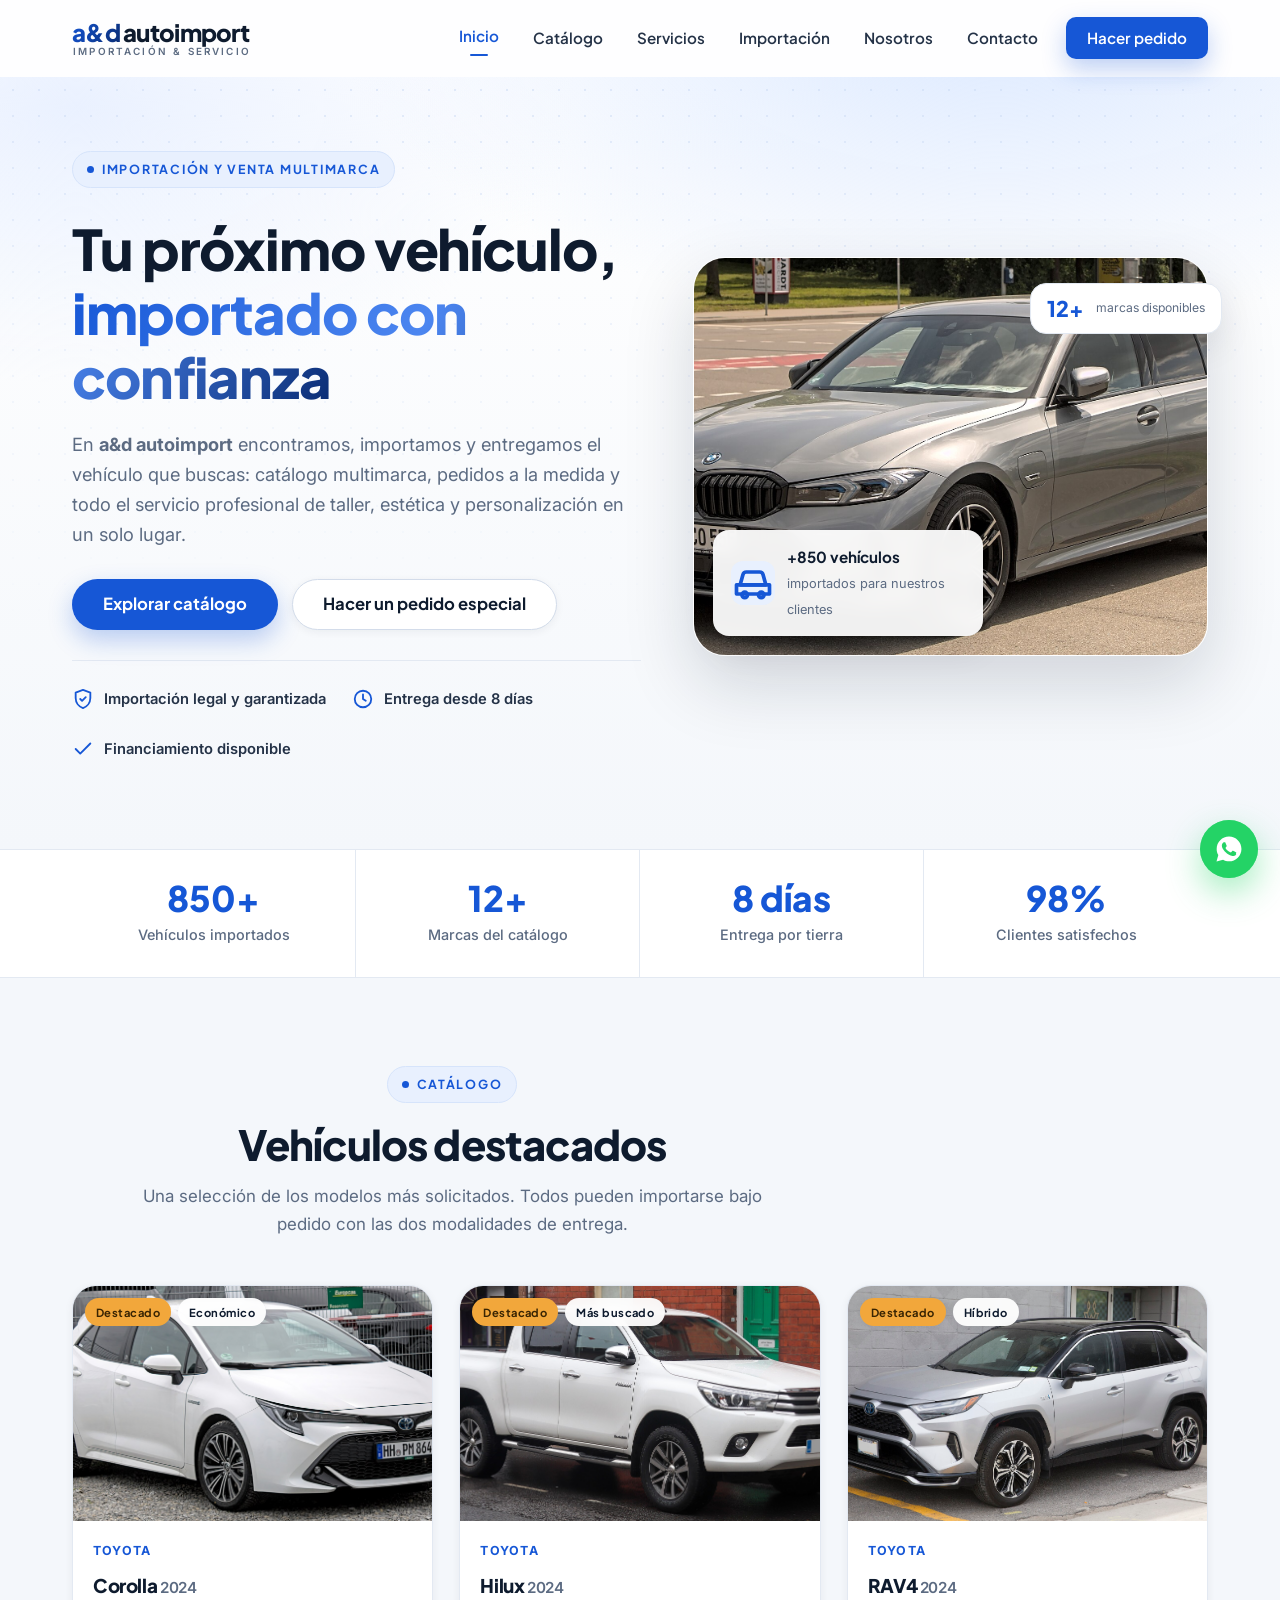
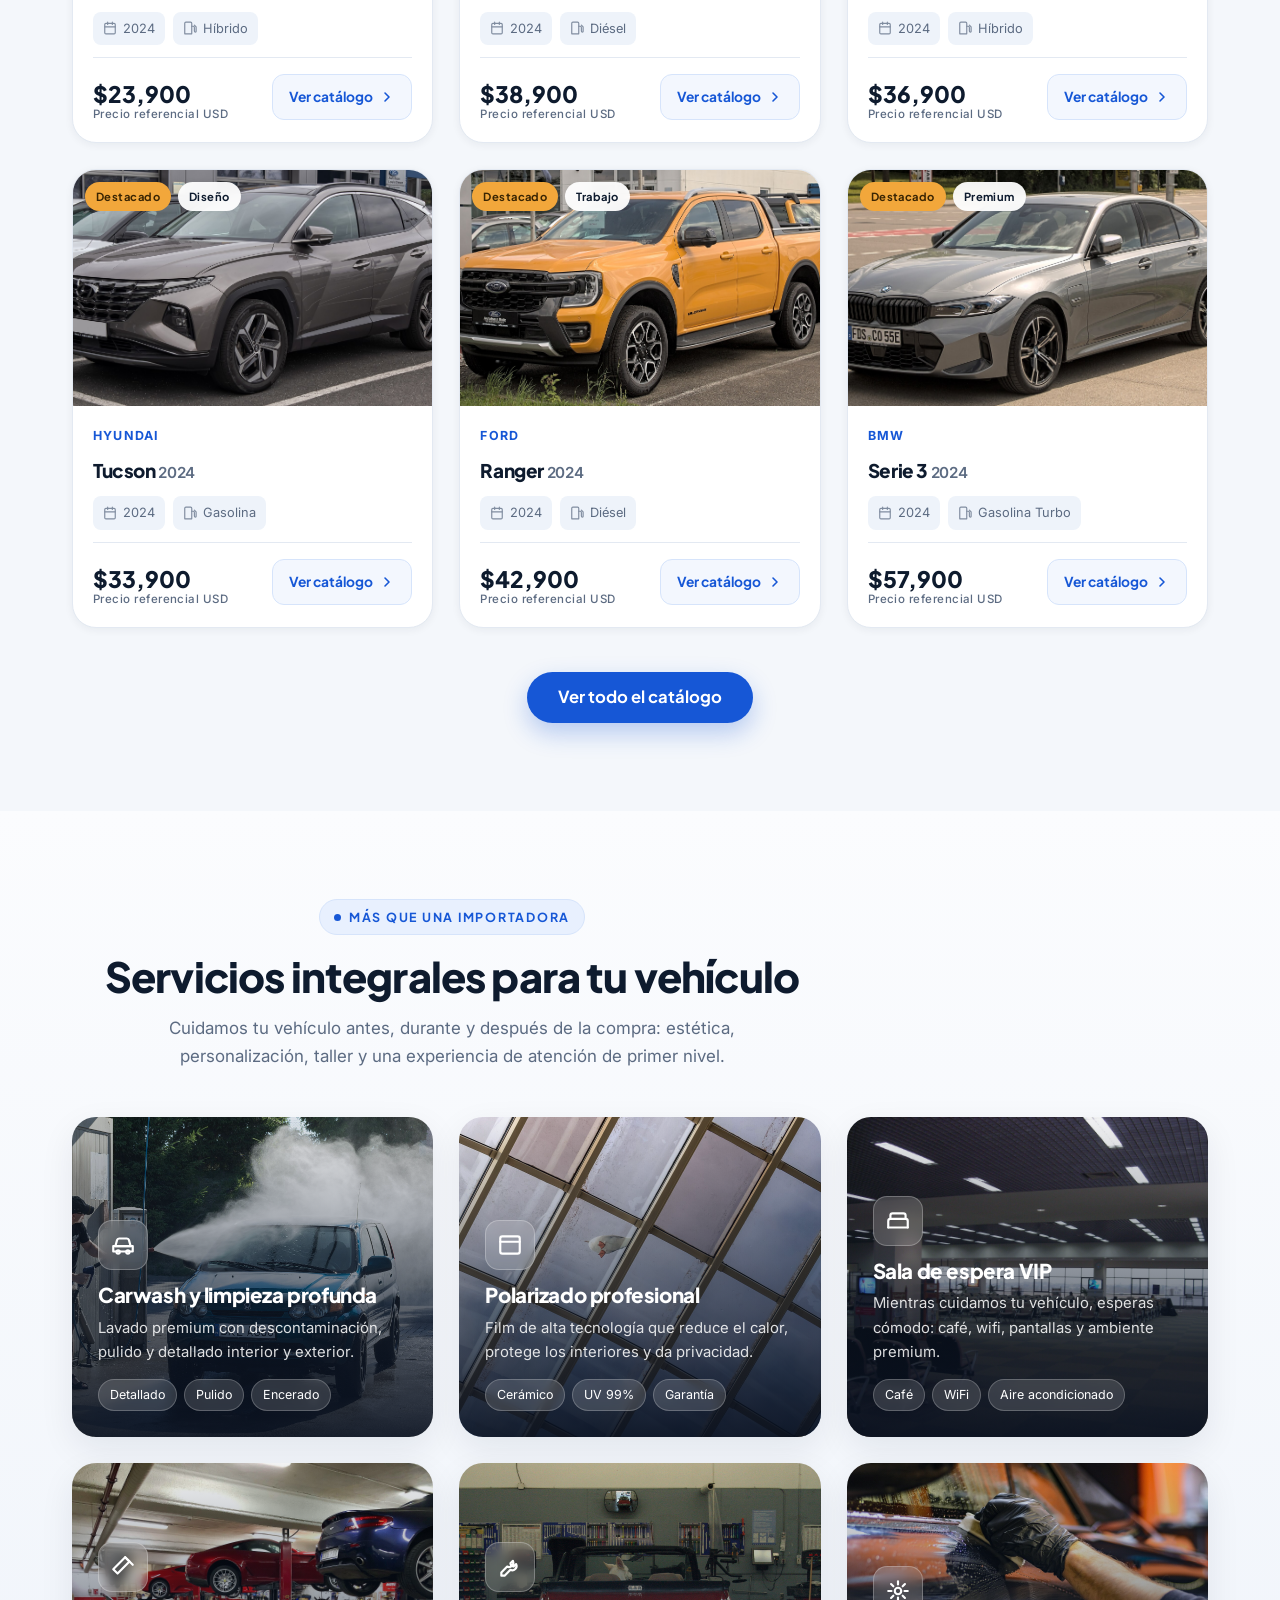
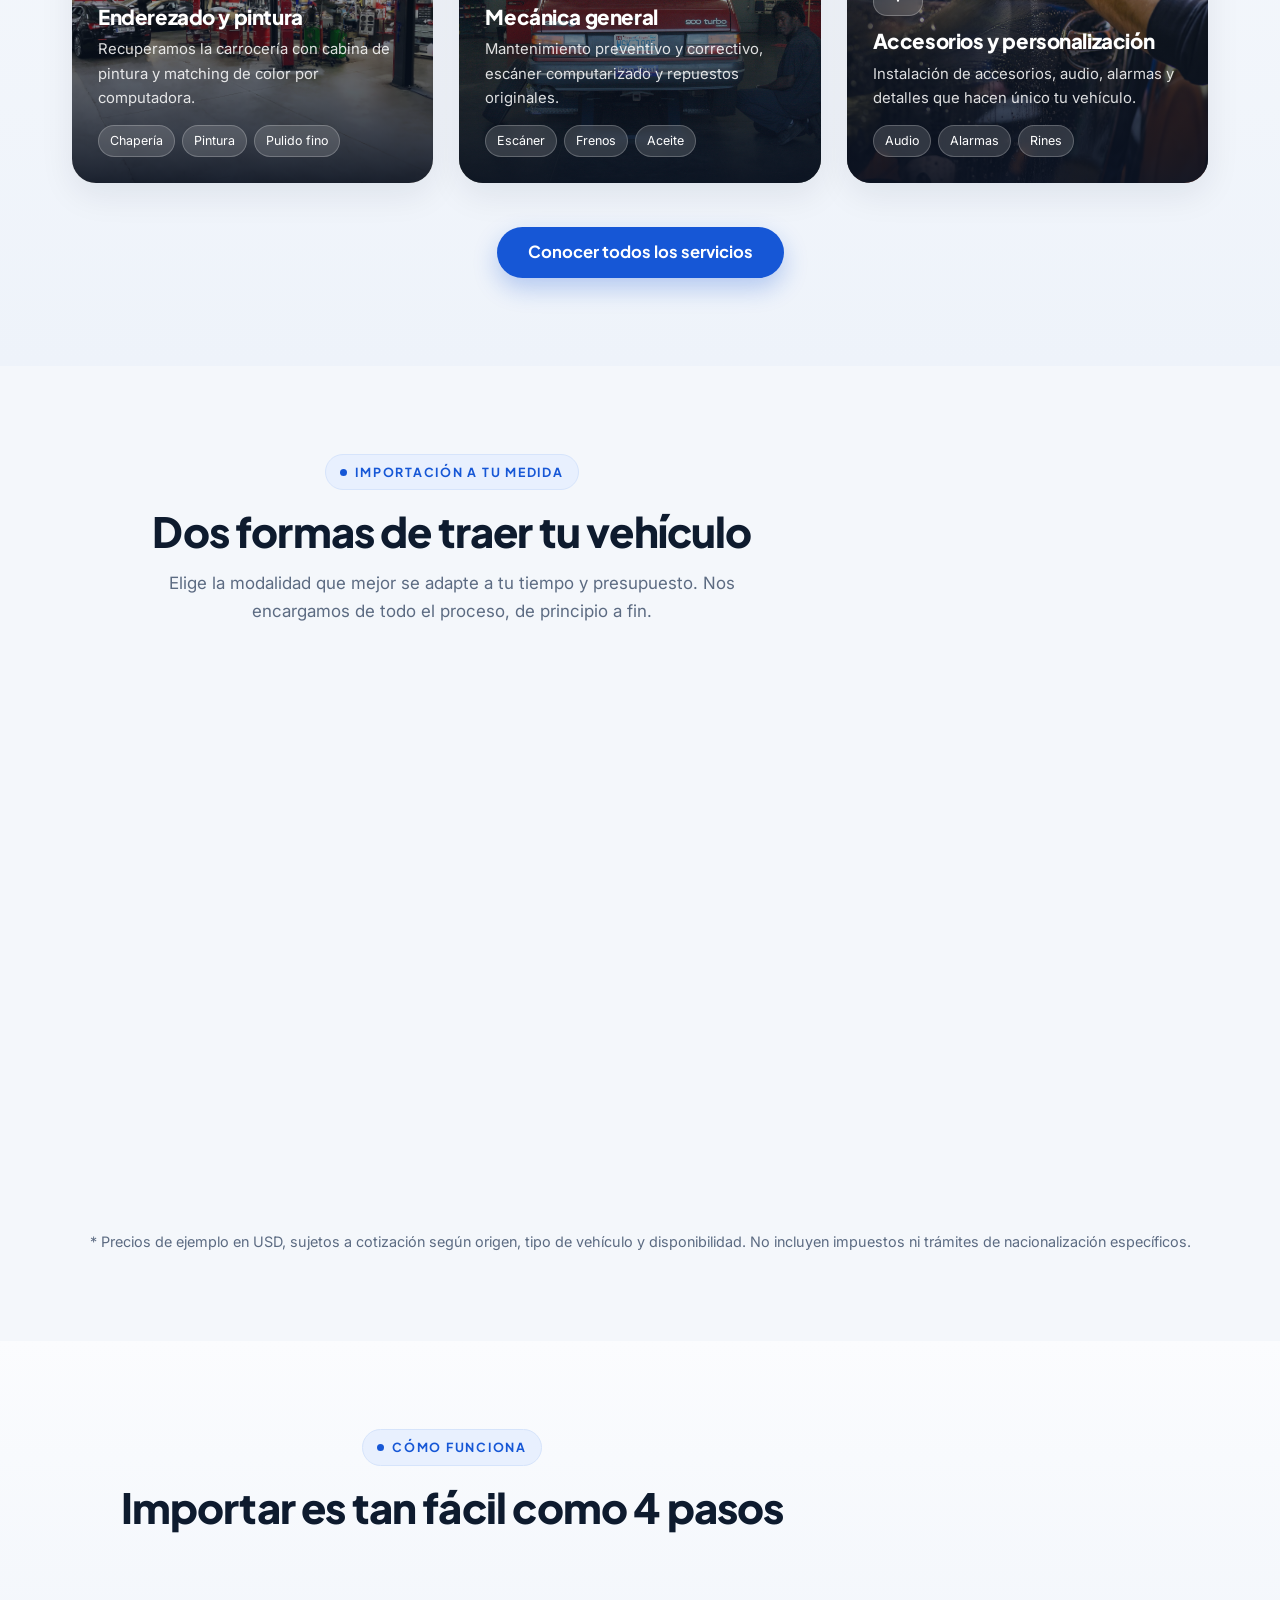
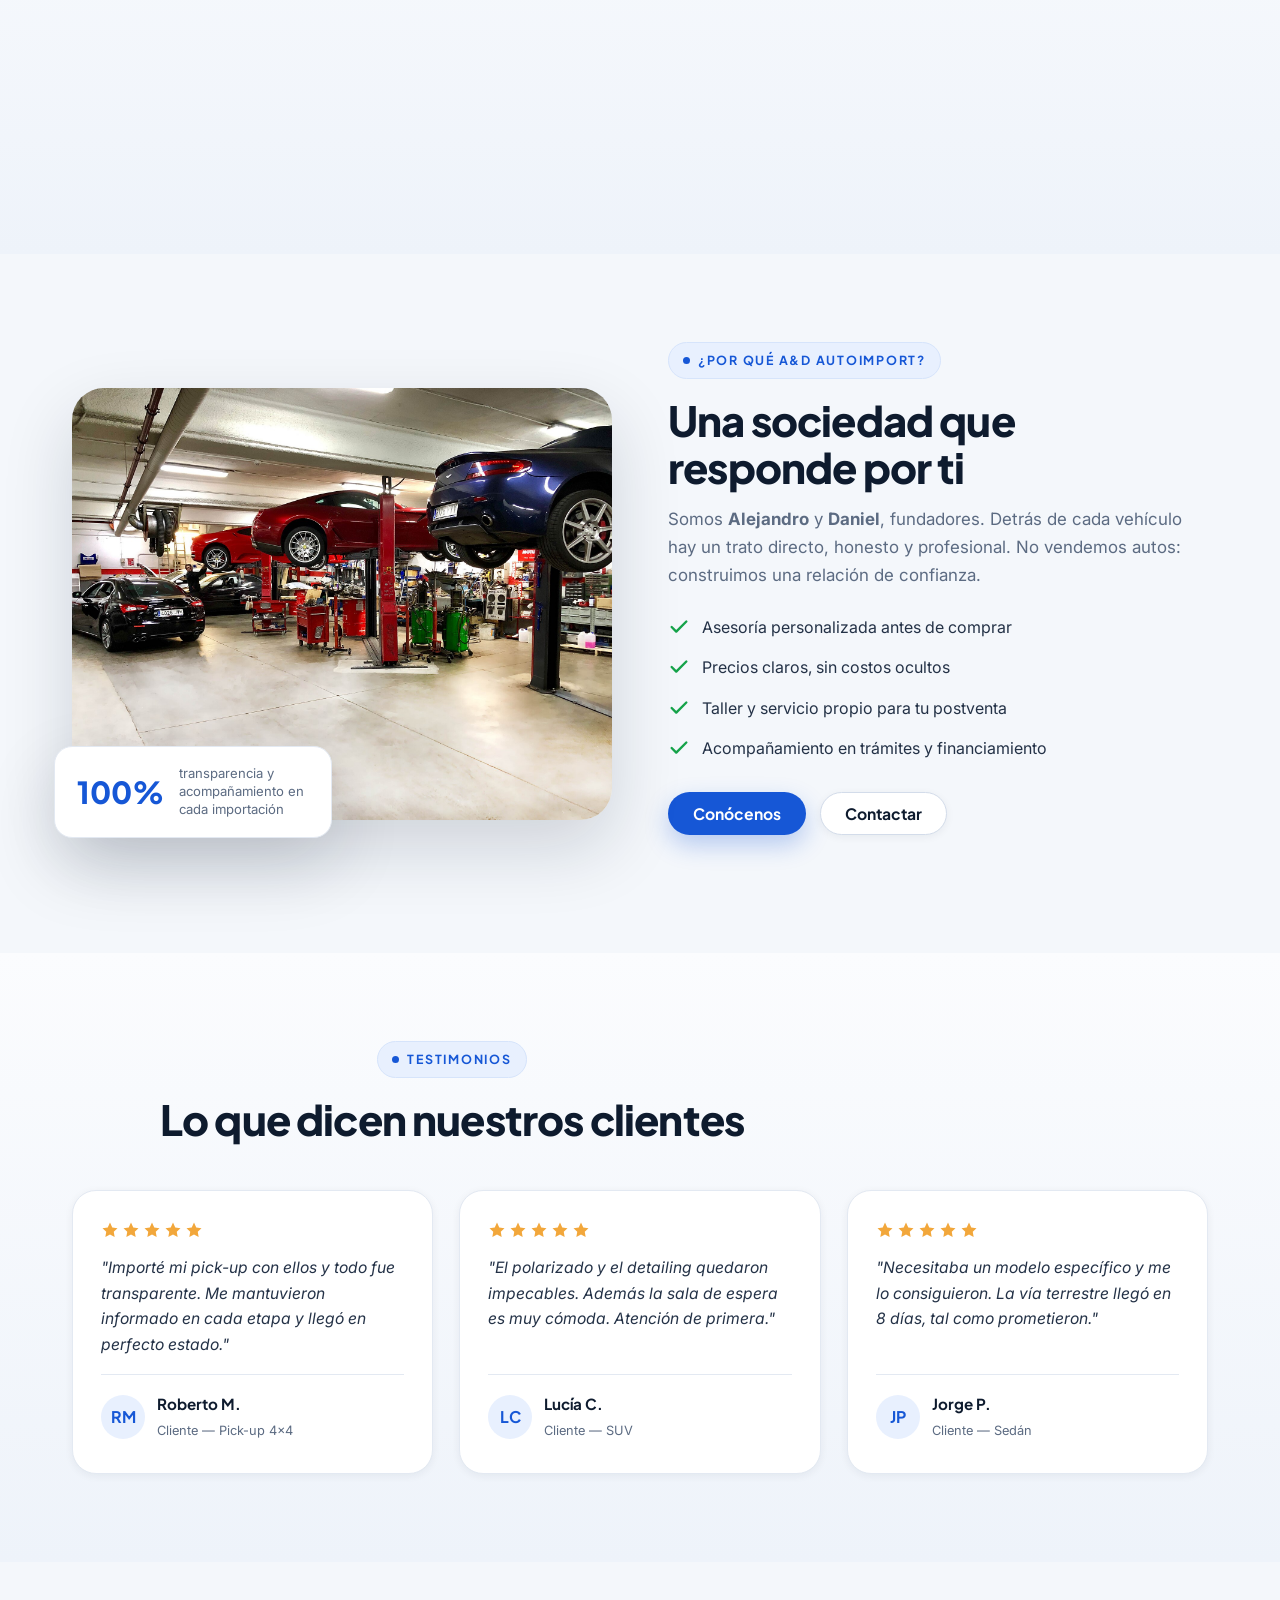
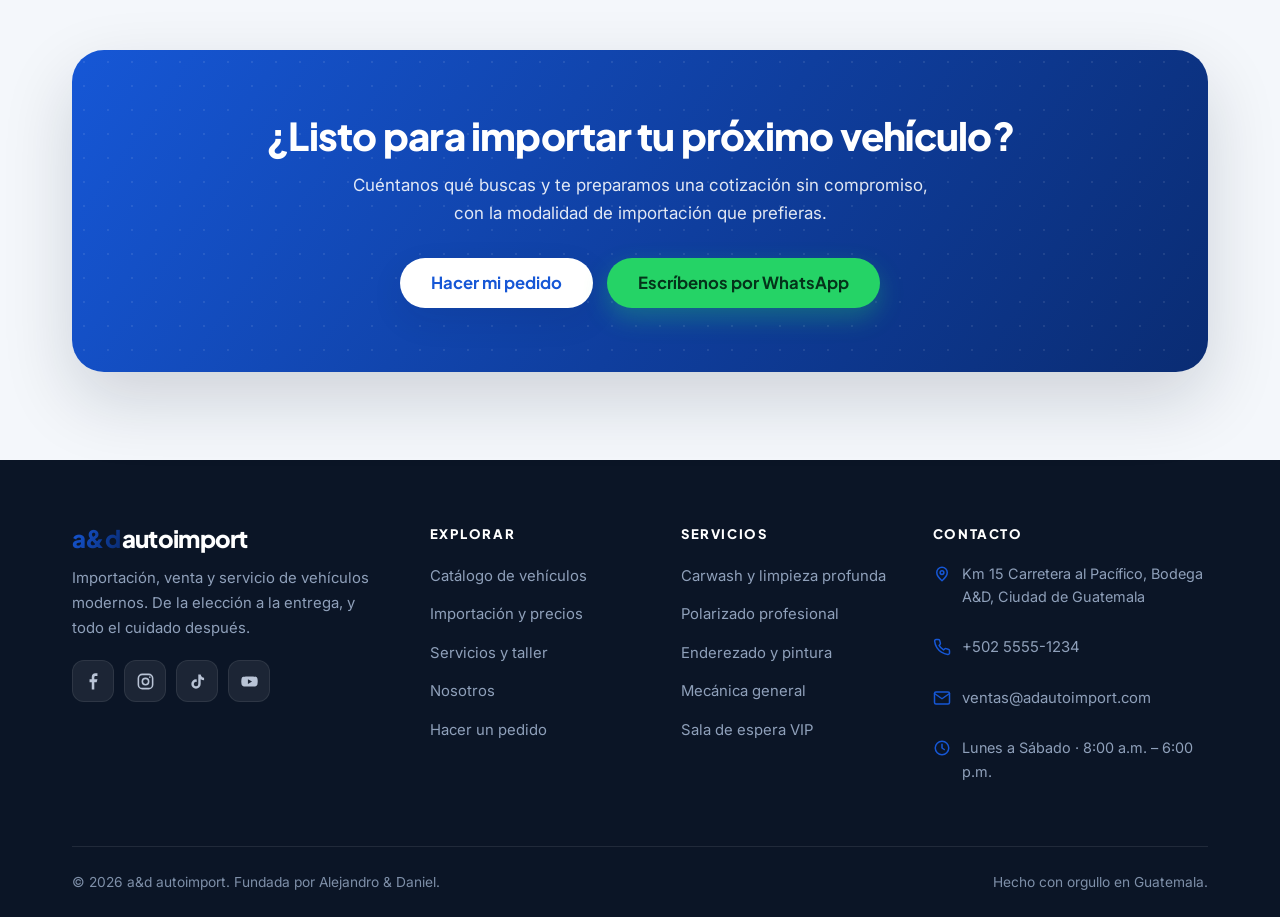
==== index.html @ 9da067e2 "Sitio web a&d autoimport: catalogo, servicios, importacion y encargo" ====
<!DOCTYPE html>
<html lang="es">
<head>
  <meta charset="UTF-8">
  <meta name="viewport" content="width=device-width, initial-scale=1">
  <title>a&d autoimport — Importación y venta de vehículos modernos</title>
  <meta name="description" content="a&d autoimport: importación y venta de vehículos modernos, catálogo multimarca, pedidos a la medida, carwash, polarizado, taller de enderezado, pintura y mecánica general.">
  <meta name="theme-color" content="#1657D6">
  <meta property="og:title" content="a&d autoimport — Importación y venta de vehículos">
  <meta property="og:description" content="Vehículos modernos de todas las marcas. Importación marítima y terrestre, servicio y taller profesional.">
  <meta property="og:image" content="assets/img/vehiculos/bmw-serie3.jpg">
  <meta property="og:type" content="website">
  <link rel="icon" href="data:image/svg+xml,%3Csvg xmlns='http://www.w3.org/2000/svg' viewBox='0 0 100 100'%3E%3Crect width='100' height='100' rx='22' fill='%231657D6'/%3E%3Ctext x='50' y='68' font-size='52' font-family='Arial' font-weight='bold' fill='white' text-anchor='middle'%3Ea%26d%3C/text%3E%3C/svg%3E">
  <link rel="preconnect" href="https://fonts.googleapis.com">
  <link rel="preconnect" href="https://fonts.gstatic.com" crossorigin>
  <link href="https://fonts.googleapis.com/css2?family=Inter:wght@400;500;600;700&family=Plus+Jakarta+Sans:wght@600;700;800&display=swap" rel="stylesheet">
  <link rel="stylesheet" href="assets/css/styles.css">
</head>
<body>

  <!-- ================= HEADER ================= -->
  <header class="site-header" id="siteHeader">
    <div class="container header-inner">
      <a class="brand" href="index.html" aria-label="a&d autoimport — inicio">
        <span><span class="brand-mark">a&amp;d</span> <span class="brand-name">autoimport</span>
        <span class="brand-tag">Importación &amp; Servicio</span></span>
      </a>
      <nav class="nav" id="nav">
        <a href="index.html" class="active">Inicio</a>
        <a href="catalogo.html">Catálogo</a>
        <a href="servicios.html">Servicios</a>
        <a href="importacion.html">Importación</a>
        <a href="nosotros.html">Nosotros</a>
        <a href="contacto.html">Contacto</a>
        <a class="btn btn-primary nav-cta" href="encargo.html">Hacer pedido</a>
      </nav>
      <button class="nav-toggle" id="navToggle" aria-label="Abrir menú" aria-expanded="false"><span></span><span></span><span></span></button>
    </div>
  </header>

  <!-- ================= HERO ================= -->
  <section class="hero">
    <div class="container hero-grid">
      <div class="hero-copy">
        <span class="eyebrow"><span class="dot"></span> Importación y venta multimarca</span>
        <h1>Tu próximo vehículo, <span class="hl">importado con confianza</span></h1>
        <p class="hero-lead">
          En <strong>a&amp;d autoimport</strong> encontramos, importamos y entregamos el vehículo que buscas:
          catálogo multimarca, pedidos a la medida y todo el servicio profesional de taller, estética y
          personalización en un solo lugar.
        </p>
        <div class="hero-actions">
          <a class="btn btn-primary btn-lg" href="catalogo.html">Explorar catálogo</a>
          <a class="btn btn-ghost btn-lg" href="encargo.html">Hacer un pedido especial</a>
        </div>
        <div class="hero-trust">
          <div class="t-item">
            <svg viewBox="0 0 24 24" fill="none" stroke="currentColor" stroke-width="2" stroke-linecap="round" stroke-linejoin="round"><path d="M12 2 4 5v6c0 5 3.4 9.4 8 11 4.6-1.6 8-6 8-11V5z"/><path d="m9 12 2 2 4-4"/></svg>
            Importación legal y garantizada
          </div>
          <div class="t-item">
            <svg viewBox="0 0 24 24" fill="none" stroke="currentColor" stroke-width="2" stroke-linecap="round" stroke-linejoin="round"><circle cx="12" cy="12" r="9"/><path d="M12 7v5l3 2"/></svg>
            Entrega desde 8 días
          </div>
          <div class="t-item">
            <svg viewBox="0 0 24 24" fill="none" stroke="currentColor" stroke-width="2" stroke-linecap="round" stroke-linejoin="round"><path d="M20 6 9 17l-5-5"/></svg>
            Financiamiento disponible
          </div>
        </div>
      </div>

      <div class="hero-media">
        <div class="hero-photo">
          <img src="assets/img/vehiculos/bmw-serie3.jpg" alt="Vehículo premium importado por a&d autoimport">
        </div>
        <div class="hero-badge">
          <div class="hb-ico">
            <svg viewBox="0 0 24 24" fill="none" stroke="currentColor" stroke-width="2" stroke-linecap="round" stroke-linejoin="round"><path d="M5 13h14l-1.5-5.5A2 2 0 0 0 15.6 6H8.4a2 2 0 0 0-1.9 1.5L5 13z"/><path d="M3 13h18v5H3z"/><circle cx="7.5" cy="18.5" r="1.5"/><circle cx="16.5" cy="18.5" r="1.5"/></svg>
          </div>
          <div><b>+850 vehículos</b><span>importados para nuestros clientes</span></div>
        </div>
        <div class="hero-float">
          <div class="num" data-count="12" data-suffix="+">12+</div>
          <div class="lbl">marcas disponibles</div>
        </div>
      </div>
    </div>
  </section>

  <!-- ================= STATS ================= -->
  <section class="stats">
    <div class="container stats-grid">
      <div class="stat"><b data-count="850" data-suffix="+">850+</b><span>Vehículos importados</span></div>
      <div class="stat"><b data-count="12" data-suffix="+">12+</b><span>Marcas del catálogo</span></div>
      <div class="stat"><b data-count="8" data-suffix=" días">8 días</b><span>Entrega por tierra</span></div>
      <div class="stat"><b data-count="98" data-suffix="%">98%</b><span>Clientes satisfechos</span></div>
    </div>
  </section>

  <!-- ================= DESTACADOS ================= -->
  <section class="section">
    <div class="container">
      <div class="head-block center">
        <span class="eyebrow"><span class="dot"></span> Catálogo</span>
        <h2 class="section-title">Vehículos destacados</h2>
        <p class="section-lead">Una selección de los modelos más solicitados. Todos pueden importarse bajo pedido con las dos modalidades de entrega.</p>
      </div>
      <div class="catalog-grid" id="featuredGrid"></div>
      <div class="center" style="margin-top:44px">
        <a class="btn btn-primary btn-lg" href="catalogo.html">Ver todo el catálogo</a>
      </div>
    </div>
  </section>

  <!-- ================= SERVICIOS ================= -->
  <section class="section section--soft">
    <div class="container">
      <div class="head-block center">
        <span class="eyebrow"><span class="dot"></span> Más que una importadora</span>
        <h2 class="section-title">Servicios integrales para tu vehículo</h2>
        <p class="section-lead">Cuidamos tu vehículo antes, durante y después de la compra: estética, personalización, taller y una experiencia de atención de primer nivel.</p>
      </div>
      <div class="service-grid">
        <article class="service-card reveal">
          <img src="assets/img/servicios/carwash.jpg" alt="Limpieza profunda de vehículos">
          <div class="service-inner">
            <div class="service-ico"><svg viewBox="0 0 24 24" fill="none" stroke="currentColor" stroke-width="2" stroke-linecap="round" stroke-linejoin="round"><path d="M5 13h14l-1.5-5.5A2 2 0 0 0 15.6 6H8.4a2 2 0 0 0-1.9 1.5L5 13z"/><path d="M3 13h18v5H3z"/><circle cx="7.5" cy="18.5" r="1.5"/><circle cx="16.5" cy="18.5" r="1.5"/></svg></div>
            <h3>Carwash y limpieza profunda</h3>
            <p>Lavado premium con descontaminación, pulido y detallado interior y exterior.</p>
            <div class="service-list"><span>Detallado</span><span>Pulido</span><span>Encerado</span></div>
          </div>
        </article>
        <article class="service-card reveal d1">
          <img src="assets/img/servicios/polarizado.jpg" alt="Polarizado profesional">
          <div class="service-inner">
            <div class="service-ico"><svg viewBox="0 0 24 24" fill="none" stroke="currentColor" stroke-width="2" stroke-linecap="round" stroke-linejoin="round"><rect x="3" y="4" width="18" height="16" rx="2"/><path d="M3 9h18"/></svg></div>
            <h3>Polarizado profesional</h3>
            <p>Film de alta tecnología que reduce el calor, protege los interiores y da privacidad.</p>
            <div class="service-list"><span>Cerámico</span><span>UV 99%</span><span>Garantía</span></div>
          </div>
        </article>
        <article class="service-card reveal d2">
          <img src="assets/img/servicios/sala-vip.jpg" alt="Sala de espera VIP">
          <div class="service-inner">
            <div class="service-ico"><svg viewBox="0 0 24 24" fill="none" stroke="currentColor" stroke-width="2" stroke-linecap="round" stroke-linejoin="round"><path d="M3 18v-6a2 2 0 0 1 2-2h14a2 2 0 0 1 2 2v6"/><path d="M5 10V7a2 2 0 0 1 2-2h10a2 2 0 0 1 2 2v3"/><path d="M3 18h18"/></svg></div>
            <h3>Sala de espera VIP</h3>
            <p>Mientras cuidamos tu vehículo, esperas cómodo: café, wifi, pantallas y ambiente premium.</p>
            <div class="service-list"><span>Café</span><span>WiFi</span><span>Aire acondicionado</span></div>
          </div>
        </article>
        <article class="service-card reveal">
          <img src="assets/img/servicios/enderezado-pintura.jpg" alt="Taller de enderezado y pintura">
          <div class="service-inner">
            <div class="service-ico"><svg viewBox="0 0 24 24" fill="none" stroke="currentColor" stroke-width="2" stroke-linecap="round" stroke-linejoin="round"><path d="M14 3 3 14l4 4L18 7z"/><path d="m14 3 7 7"/></svg></div>
            <h3>Enderezado y pintura</h3>
            <p>Recuperamos la carrocería con cabina de pintura y matching de color por computadora.</p>
            <div class="service-list"><span>Chapería</span><span>Pintura</span><span>Pulido fino</span></div>
          </div>
        </article>
        <article class="service-card reveal d1">
          <img src="assets/img/servicios/mecanica.jpg" alt="Mecánica general">
          <div class="service-inner">
            <div class="service-ico"><svg viewBox="0 0 24 24" fill="none" stroke="currentColor" stroke-width="2" stroke-linecap="round" stroke-linejoin="round"><path d="M14.7 6.3a4 4 0 0 1-5.3 5.3L4 17v3h3l5.4-5.4a4 4 0 0 0 5.3-5.3l-2.3 2.3-2.4-.6-.6-2.4z"/></svg></div>
            <h3>Mecánica general</h3>
            <p>Mantenimiento preventivo y correctivo, escáner computarizado y repuestos originales.</p>
            <div class="service-list"><span>Escáner</span><span>Frenos</span><span>Aceite</span></div>
          </div>
        </article>
        <article class="service-card reveal d2">
          <img src="assets/img/servicios/detailing.jpg" alt="Detallado y accesorios">
          <div class="service-inner">
            <div class="service-ico"><svg viewBox="0 0 24 24" fill="none" stroke="currentColor" stroke-width="2" stroke-linecap="round" stroke-linejoin="round"><path d="M12 3v3M12 18v3M3 12h3M18 12h3M5.6 5.6l2.1 2.1M16.3 16.3l2.1 2.1M18.4 5.6l-2.1 2.1M7.7 16.3l-2.1 2.1"/><circle cx="12" cy="12" r="3"/></svg></div>
            <h3>Accesorios y personalización</h3>
            <p>Instalación de accesorios, audio, alarmas y detalles que hacen único tu vehículo.</p>
            <div class="service-list"><span>Audio</span><span>Alarmas</span><span>Rines</span></div>
          </div>
        </article>
      </div>
      <div class="center" style="margin-top:44px">
        <a class="btn btn-primary btn-lg" href="servicios.html">Conocer todos los servicios</a>
      </div>
    </div>
  </section>

  <!-- ================= IMPORTACIÓN ================= -->
  <section class="section">
    <div class="container">
      <div class="head-block center">
        <span class="eyebrow"><span class="dot"></span> Importación a tu medida</span>
        <h2 class="section-title">Dos formas de traer tu vehículo</h2>
        <p class="section-lead">Elige la modalidad que mejor se adapte a tu tiempo y presupuesto. Nos encargamos de todo el proceso, de principio a fin.</p>
      </div>
      <div class="import-grid">
        <article class="import-card reveal">
          <div class="import-ico"><svg viewBox="0 0 24 24" fill="none" stroke="currentColor" stroke-width="2" stroke-linecap="round" stroke-linejoin="round"><path d="M3 17h18l-2-5-4-2H7l-4 2z"/><path d="M5 17v2h2v-2M17 17v2h2v-2"/><path d="M8 10V7h8v3"/></svg></div>
          <h3>Vía marítima</h3>
          <p class="import-time">Entrega estimada: 3 meses</p>
          <div class="import-price"><span class="cur">USD</span><b id="priceBarco">$1,200</b></div>
          <p class="import-price-note">La opción más económica para importar tu vehículo desde el extranjero.</p>
          <ul class="import-features">
            <li><svg viewBox="0 0 24 24" fill="none" stroke="currentColor" stroke-width="2.6" stroke-linecap="round" stroke-linejoin="round"><path d="M20 6 9 17l-5-5"/></svg> Ideal para vehículos desde cualquier puerto</li>
            <li><svg viewBox="0 0 24 24" fill="none" stroke="currentColor" stroke-width="2.6" stroke-linecap="round" stroke-linejoin="round"><path d="M20 6 9 17l-5-5"/></svg> Excelente costo por unidad</li>
            <li><svg viewBox="0 0 24 24" fill="none" stroke="currentColor" stroke-width="2.6" stroke-linecap="round" stroke-linejoin="round"><path d="M20 6 9 17l-5-5"/></svg> Seguimiento de la ruta en todo momento</li>
            <li><svg viewBox="0 0 24 24" fill="none" stroke="currentColor" stroke-width="2.6" stroke-linecap="round" stroke-linejoin="round"><path d="M20 6 9 17l-5-5"/></svg> Documentación y nacionalización incluidas</li>
          </ul>
          <a class="btn btn-ghost btn-block" href="encargo.html?metodo=barco">Solicitar por vía marítima</a>
        </article>

        <article class="import-card featured reveal d1">
          <div class="import-ico"><svg viewBox="0 0 24 24" fill="none" stroke="currentColor" stroke-width="2" stroke-linecap="round" stroke-linejoin="round"><path d="M1 3h15v13H1z"/><path d="M16 8h4l3 3v5h-7z"/><circle cx="5.5" cy="18.5" r="2"/><circle cx="18.5" cy="18.5" r="2"/></svg></div>
          <h3>Vía terrestre</h3>
          <p class="import-time">Entrega estimada: 8 días</p>
          <div class="import-price"><span class="cur">USD</span><b id="priceTierra">$2,300</b></div>
          <p class="import-price-note">La entrega más rápida. Recibe tu vehículo en cuestión de días.</p>
          <ul class="import-features">
            <li><svg viewBox="0 0 24 24" fill="none" stroke="currentColor" stroke-width="2.6" stroke-linecap="round" stroke-linejoin="round"><path d="M20 6 9 17l-5-5"/></svg> Entrega en 8 días aproximados</li>
            <li><svg viewBox="0 0 24 24" fill="none" stroke="currentColor" stroke-width="2.6" stroke-linecap="round" stroke-linejoin="round"><path d="M20 6 9 17l-5-5"/></svg> Transporte cerrado y asegurado</li>
            <li><svg viewBox="0 0 24 24" fill="none" stroke="currentColor" stroke-width="2.6" stroke-linecap="round" stroke-linejoin="round"><path d="M20 6 9 17l-5-5"/></svg> Inspección al recibir en bodega</li>
            <li><svg viewBox="0 0 24 24" fill="none" stroke="currentColor" stroke-width="2.6" stroke-linecap="round" stroke-linejoin="round"><path d="M20 6 9 17l-5-5"/></svg> Trámites gestionados por nosotros</li>
          </ul>
          <a class="btn btn-primary btn-block" href="encargo.html?metodo=tierra">Solicitar por vía terrestre</a>
        </article>
      </div>
      <p class="center" style="margin-top:24px;color:var(--muted);font-size:.9rem">
        * Precios de ejemplo en USD, sujetos a cotización según origen, tipo de vehículo y disponibilidad. No incluyen impuestos ni trámites de nacionalización específicos.
      </p>
    </div>
  </section>

  <!-- ================= PROCESO ================= -->
  <section class="section section--soft">
    <div class="container">
      <div class="head-block center">
        <span class="eyebrow"><span class="dot"></span> Cómo funciona</span>
        <h2 class="section-title">Importar es tan fácil como 4 pasos</h2>
      </div>
      <div class="steps">
        <div class="step reveal"><h3>Elige tu vehículo</h3><p>Explora el catálogo o cuéntanos qué buscas. Te asesoramos sin compromiso.</p></div>
        <div class="step reveal d1"><h3>Solicita tu cotización</h3><p>Preparamos el precio final con la modalidad de importación que prefieras.</p></div>
        <div class="step reveal d2"><h3>Confirmamos el pedido</h3><p>Con tu anticipo, iniciamos la búsqueda, compra y transporte del vehículo.</p></div>
        <div class="step reveal d3"><h3>Recibe tu vehículo</h3><p>Te entregamos todo listo, con placas, trámites y los servicios que necesites.</p></div>
      </div>
    </div>
  </section>

  <!-- ================= POR QUÉ ELEGIRNOS ================= -->
  <section class="section">
    <div class="container split">
      <div class="split-media float reveal">
        <img src="assets/img/servicios/enderezado-pintura.jpg" alt="Taller profesional de a&d autoimport">
        <div class="split-badge">
          <div class="sb-num">100%</div>
          <span>transparencia y acompañamiento en cada importación</span>
        </div>
      </div>
      <div class="reveal d1">
        <span class="eyebrow"><span class="dot"></span> ¿Por qué a&amp;d autoimport?</span>
        <h2 class="section-title">Una sociedad que responde por ti</h2>
        <p class="section-lead" style="margin-bottom:0">Somos <strong>Alejandro</strong> y <strong>Daniel</strong>, fundadores. Detrás de cada vehículo hay un trato directo, honesto y profesional. No vendemos autos: construimos una relación de confianza.</p>
        <ul class="check-list">
          <li><svg viewBox="0 0 24 24" fill="none" stroke="currentColor" stroke-width="2.6" stroke-linecap="round" stroke-linejoin="round"><path d="M20 6 9 17l-5-5"/></svg> Asesoría personalizada antes de comprar</li>
          <li><svg viewBox="0 0 24 24" fill="none" stroke="currentColor" stroke-width="2.6" stroke-linecap="round" stroke-linejoin="round"><path d="M20 6 9 17l-5-5"/></svg> Precios claros, sin costos ocultos</li>
          <li><svg viewBox="0 0 24 24" fill="none" stroke="currentColor" stroke-width="2.6" stroke-linecap="round" stroke-linejoin="round"><path d="M20 6 9 17l-5-5"/></svg> Taller y servicio propio para tu postventa</li>
          <li><svg viewBox="0 0 24 24" fill="none" stroke="currentColor" stroke-width="2.6" stroke-linecap="round" stroke-linejoin="round"><path d="M20 6 9 17l-5-5"/></svg> Acompañamiento en trámites y financiamiento</li>
        </ul>
        <div class="hero-actions">
          <a class="btn btn-primary" href="nosotros.html">Conócenos</a>
          <a class="btn btn-ghost" href="contacto.html">Contactar</a>
        </div>
      </div>
    </div>
  </section>

  <!-- ================= TESTIMONIOS ================= -->
  <section class="section section--soft">
    <div class="container">
      <div class="head-block center">
        <span class="eyebrow"><span class="dot"></span> Testimonios</span>
        <h2 class="section-title">Lo que dicen nuestros clientes</h2>
      </div>
      <div class="testi-grid">
        <article class="testi reveal">
          <div class="stars"><svg viewBox="0 0 24 24" fill="currentColor"><path d="m12 2 3 6.6 7 .9-5 4.8 1.2 7L12 18l-6.2 3.3L7 14.3 2 9.5l7-.9z"/></svg><svg viewBox="0 0 24 24" fill="currentColor"><path d="m12 2 3 6.6 7 .9-5 4.8 1.2 7L12 18l-6.2 3.3L7 14.3 2 9.5l7-.9z"/></svg><svg viewBox="0 0 24 24" fill="currentColor"><path d="m12 2 3 6.6 7 .9-5 4.8 1.2 7L12 18l-6.2 3.3L7 14.3 2 9.5l7-.9z"/></svg><svg viewBox="0 0 24 24" fill="currentColor"><path d="m12 2 3 6.6 7 .9-5 4.8 1.2 7L12 18l-6.2 3.3L7 14.3 2 9.5l7-.9z"/></svg><svg viewBox="0 0 24 24" fill="currentColor"><path d="m12 2 3 6.6 7 .9-5 4.8 1.2 7L12 18l-6.2 3.3L7 14.3 2 9.5l7-.9z"/></svg></div>
          <p>"Importé mi pick-up con ellos y todo fue transparente. Me mantuvieron informado en cada etapa y llegó en perfecto estado."</p>
          <div class="testi-author"><div class="ta-av">RM</div><div><b>Roberto M.</b><span>Cliente — Pick-up 4x4</span></div></div>
        </article>
        <article class="testi reveal d1">
          <div class="stars"><svg viewBox="0 0 24 24" fill="currentColor"><path d="m12 2 3 6.6 7 .9-5 4.8 1.2 7L12 18l-6.2 3.3L7 14.3 2 9.5l7-.9z"/></svg><svg viewBox="0 0 24 24" fill="currentColor"><path d="m12 2 3 6.6 7 .9-5 4.8 1.2 7L12 18l-6.2 3.3L7 14.3 2 9.5l7-.9z"/></svg><svg viewBox="0 0 24 24" fill="currentColor"><path d="m12 2 3 6.6 7 .9-5 4.8 1.2 7L12 18l-6.2 3.3L7 14.3 2 9.5l7-.9z"/></svg><svg viewBox="0 0 24 24" fill="currentColor"><path d="m12 2 3 6.6 7 .9-5 4.8 1.2 7L12 18l-6.2 3.3L7 14.3 2 9.5l7-.9z"/></svg><svg viewBox="0 0 24 24" fill="currentColor"><path d="m12 2 3 6.6 7 .9-5 4.8 1.2 7L12 18l-6.2 3.3L7 14.3 2 9.5l7-.9z"/></svg></div>
          <p>"El polarizado y el detailing quedaron impecables. Además la sala de espera es muy cómoda. Atención de primera."</p>
          <div class="testi-author"><div class="ta-av">LC</div><div><b>Lucía C.</b><span>Cliente — SUV</span></div></div>
        </article>
        <article class="testi reveal d2">
          <div class="stars"><svg viewBox="0 0 24 24" fill="currentColor"><path d="m12 2 3 6.6 7 .9-5 4.8 1.2 7L12 18l-6.2 3.3L7 14.3 2 9.5l7-.9z"/></svg><svg viewBox="0 0 24 24" fill="currentColor"><path d="m12 2 3 6.6 7 .9-5 4.8 1.2 7L12 18l-6.2 3.3L7 14.3 2 9.5l7-.9z"/></svg><svg viewBox="0 0 24 24" fill="currentColor"><path d="m12 2 3 6.6 7 .9-5 4.8 1.2 7L12 18l-6.2 3.3L7 14.3 2 9.5l7-.9z"/></svg><svg viewBox="0 0 24 24" fill="currentColor"><path d="m12 2 3 6.6 7 .9-5 4.8 1.2 7L12 18l-6.2 3.3L7 14.3 2 9.5l7-.9z"/></svg><svg viewBox="0 0 24 24" fill="currentColor"><path d="m12 2 3 6.6 7 .9-5 4.8 1.2 7L12 18l-6.2 3.3L7 14.3 2 9.5l7-.9z"/></svg></div>
          <p>"Necesitaba un modelo específico y me lo consiguieron. La vía terrestre llegó en 8 días, tal como prometieron."</p>
          <div class="testi-author"><div class="ta-av">JP</div><div><b>Jorge P.</b><span>Cliente — Sedán</span></div></div>
        </article>
      </div>
    </div>
  </section>

  <!-- ================= CTA ================= -->
  <section class="section">
    <div class="container">
      <div class="cta-band reveal">
        <h2>¿Listo para importar tu próximo vehículo?</h2>
        <p>Cuéntanos qué buscas y te preparamos una cotización sin compromiso, con la modalidad de importación que prefieras.</p>
        <div class="cta-actions">
          <a class="btn btn-white btn-lg" href="encargo.html">Hacer mi pedido</a>
          <a class="btn btn-wa btn-lg" data-wa="Hola, quiero información sobre importación de vehículos.">Escríbenos por WhatsApp</a>
        </div>
      </div>
    </div>
  </section>

  <!-- ================= FOOTER ================= -->
  <footer class="site-footer">
    <div class="container">
      <div class="footer-grid">
        <div class="footer-brand">
          <a class="brand" href="index.html"><span class="brand-mark">a&amp;d</span> <span class="brand-name">autoimport</span></a>
          <p>Importación, venta y servicio de vehículos modernos. De la elección a la entrega, y todo el cuidado después.</p>
          <div class="footer-social">
            <a data-ad-href="facebook" target="_blank" rel="noopener" aria-label="Facebook"><svg viewBox="0 0 24 24" fill="currentColor"><path d="M13 22v-9h3l1-4h-4V7c0-1.1.3-1.8 1.9-1.8H17V1.6C16.7 1.6 15.6 1.5 14.3 1.5 11.6 1.5 9.8 3.1 9.8 6.3V9H7v4h2.8v9z"/></svg></a>
            <a data-ad-href="instagram" target="_blank" rel="noopener" aria-label="Instagram"><svg viewBox="0 0 24 24" fill="none" stroke="currentColor" stroke-width="2"><rect x="3" y="3" width="18" height="18" rx="5"/><circle cx="12" cy="12" r="4"/><circle cx="17.5" cy="6.5" r="1" fill="currentColor" stroke="none"/></svg></a>
            <a data-ad-href="tiktok" target="_blank" rel="noopener" aria-label="TikTok"><svg viewBox="0 0 24 24" fill="currentColor"><path d="M16 3c.4 2.3 1.9 4 4.3 4.3v3c-1.6 0-3-.5-4.3-1.3v6.2a5.9 5.9 0 1 1-5.9-5.9c.3 0 .6 0 .9.1v3.1a2.8 2.8 0 1 0 2 2.7V3z"/></svg></a>
            <a data-ad-href="youtube" target="_blank" rel="noopener" aria-label="YouTube"><svg viewBox="0 0 24 24" fill="currentColor"><path d="M22 8.2a3 3 0 0 0-2.1-2.1C18.2 5.6 12 5.6 12 5.6s-6.2 0-7.9.5A3 3 0 0 0 2 8.2 31 31 0 0 0 1.6 12 31 31 0 0 0 2 15.8a3 3 0 0 0 2.1 2.1c1.7.5 7.9.5 7.9.5s6.2 0 7.9-.5a3 3 0 0 0 2.1-2.1c.3-1.9.4-3.8.4-3.8s0-1.9-.4-3.8zM10 15V9l5.2 3z"/></svg></a>
          </div>
        </div>
        <div class="footer-col">
          <h4>Explorar</h4>
          <ul>
            <li><a href="catalogo.html">Catálogo de vehículos</a></li>
            <li><a href="importacion.html">Importación y precios</a></li>
            <li><a href="servicios.html">Servicios y taller</a></li>
            <li><a href="nosotros.html">Nosotros</a></li>
            <li><a href="encargo.html">Hacer un pedido</a></li>
          </ul>
        </div>
        <div class="footer-col">
          <h4>Servicios</h4>
          <ul>
            <li><a href="servicios.html#carwash">Carwash y limpieza profunda</a></li>
            <li><a href="servicios.html#polarizado">Polarizado profesional</a></li>
            <li><a href="servicios.html#enderezado">Enderezado y pintura</a></li>
            <li><a href="servicios.html#mecanica">Mecánica general</a></li>
            <li><a href="servicios.html#sala-vip">Sala de espera VIP</a></li>
          </ul>
        </div>
        <div class="footer-col">
          <h4>Contacto</h4>
          <ul class="footer-contact">
            <li><svg viewBox="0 0 24 24" fill="none" stroke="currentColor" stroke-width="2" stroke-linecap="round" stroke-linejoin="round"><path d="M12 21s-7-6-7-11a7 7 0 0 1 14 0c0 5-7 11-7 11z"/><circle cx="12" cy="10" r="2.5"/></svg><span data-ad="direccion"></span></li>
            <li><svg viewBox="0 0 24 24" fill="none" stroke="currentColor" stroke-width="2" stroke-linecap="round" stroke-linejoin="round"><path d="M22 16.9v3a2 2 0 0 1-2.2 2 19.8 19.8 0 0 1-8.6-3 19.5 19.5 0 0 1-6-6 19.8 19.8 0 0 1-3-8.7A2 2 0 0 1 4.1 2h3a2 2 0 0 1 2 1.7c.1 1 .4 1.9.7 2.8a2 2 0 0 1-.5 2.1L8.1 9.9a16 16 0 0 0 6 6l1.3-1.2a2 2 0 0 1 2.1-.5c.9.3 1.8.6 2.8.7a2 2 0 0 1 1.7 2z"/></svg><a data-ad-href="tel"><span data-ad="telefono"></span></a></li>
            <li><svg viewBox="0 0 24 24" fill="none" stroke="currentColor" stroke-width="2" stroke-linecap="round" stroke-linejoin="round"><rect x="2" y="4" width="20" height="16" rx="2"/><path d="m22 6-10 7L2 6"/></svg><a data-ad-href="email"><span data-ad="email"></span></a></li>
            <li><svg viewBox="0 0 24 24" fill="none" stroke="currentColor" stroke-width="2" stroke-linecap="round" stroke-linejoin="round"><circle cx="12" cy="12" r="9"/><path d="M12 7v5l3 2"/></svg><span data-ad="horario"></span></li>
          </ul>
        </div>
      </div>
      <div class="footer-bottom">
        <p>© <span data-year></span> <span data-ad="nombre"></span>. Fundada por Alejandro &amp; Daniel.</p>
        <p>Hecho con orgullo en <span data-ad="pais"></span>.</p>
      </div>
    </div>
  </footer>

  <script src="assets/js/config.js"></script>
  <script src="assets/js/data.js"></script>
  <script src="assets/js/main.js"></script>
  <script src="assets/js/home.js"></script>
</body>
</html>
---- assets/css/styles.css ----
/* =========================================================
   a&d autoimport — Hoja de estilos principal
   Paleta clara, corporativa y moderna
   ========================================================= */

/* ---------- Variables ---------- */
:root{
  --bg:#F4F7FB;
  --bg-alt:#FFFFFF;
  --bg-soft:#EEF3FA;
  --ink:#0E1B2E;
  --ink-2:#243247;
  --muted:#5C6B82;
  --line:#E3E9F2;
  --line-2:#D3DCEA;

  --primary:#1657D6;
  --primary-d:#0F3E9E;
  --primary-xd:#0A2C73;
  --primary-l:#E8F0FE;
  --primary-l2:#F3F7FE;

  --accent:#F2A73B;
  --accent-d:#C97F0B;
  --accent-l:#FEF5E7;

  --green:#15A34A;
  --green-l:#E7F7ED;
  --red:#DC2626;

  --radius-sm:10px;
  --radius:16px;
  --radius-lg:24px;
  --radius-xl:32px;

  --shadow-sm:0 2px 8px rgba(14,27,46,.06);
  --shadow:0 12px 34px rgba(14,27,46,.08);
  --shadow-lg:0 28px 70px rgba(14,27,46,.16);

  --container:1180px;
  --header-h:76px;

  --font-head:'Plus Jakarta Sans',system-ui,-apple-system,'Segoe UI',Roboto,sans-serif;
  --font-body:'Inter',system-ui,-apple-system,'Segoe UI',Roboto,sans-serif;

  --ease:cubic-bezier(.22,.61,.36,1);
}

/* ---------- Reset ---------- */
*,*::before,*::after{box-sizing:border-box}
html{scroll-behavior:smooth;-webkit-text-size-adjust:100%}
body{
  margin:0;
  font-family:var(--font-body);
  font-size:16px;
  line-height:1.65;
  color:var(--ink-2);
  background:var(--bg);
  overflow-x:hidden;
}
img{max-width:100%;display:block;height:auto}
a{color:inherit;text-decoration:none}
button{font:inherit;color:inherit;cursor:pointer}
ul{margin:0;padding:0;list-style:none}
h1,h2,h3,h4{font-family:var(--font-head);color:var(--ink);line-height:1.15;margin:0;font-weight:800;letter-spacing:-.02em}
p{margin:0}
:focus-visible{outline:3px solid var(--primary);outline-offset:2px;border-radius:4px}

/* ---------- Layout helpers ---------- */
.container{width:100%;max-width:var(--container);margin:0 auto;padding:0 22px}
.section{padding:88px 0}
.section--tight{padding:64px 0}
.section--soft{background:linear-gradient(180deg,#FBFCFE 0%,#EEF3FA 100%)}
.center{text-align:center}
.grid{display:grid;gap:24px}
.hidden{display:none !important}

/* ---------- Section headings ---------- */
.eyebrow{
  display:inline-flex;align-items:center;gap:8px;
  font-family:var(--font-head);font-weight:700;font-size:.78rem;letter-spacing:.14em;
  text-transform:uppercase;color:var(--primary);
  background:var(--primary-l);border:1px solid #D6E4FB;
  padding:7px 14px;border-radius:999px;margin-bottom:18px;
}
.eyebrow .dot{width:7px;height:7px;border-radius:50%;background:var(--primary)}
.section-title{font-size:clamp(1.7rem,3.4vw,2.6rem);margin-bottom:14px}
.section-lead{color:var(--muted);font-size:1.06rem;max-width:660px}
.center .section-lead{margin-left:auto;margin-right:auto}
.head-block{max-width:760px;margin-bottom:46px}
.center .head-block{margin-left:auto;margin-right:auto}

/* ---------- Buttons ---------- */
.btn{
  display:inline-flex;align-items:center;justify-content:center;gap:9px;
  font-family:var(--font-head);font-weight:700;font-size:.98rem;
  padding:13px 24px;border-radius:999px;border:1.5px solid transparent;
  transition:transform .18s var(--ease),box-shadow .18s var(--ease),background .18s,color .18s,border-color .18s;
  white-space:nowrap;cursor:pointer;line-height:1;
}
.btn:hover{transform:translateY(-2px)}
.btn-primary{background:var(--primary);color:#fff;box-shadow:0 10px 24px rgba(22,87,214,.28)}
.btn-primary:hover{background:var(--primary-d);box-shadow:0 16px 34px rgba(22,87,214,.34)}
.btn-accent{background:var(--accent);color:#3A2503;box-shadow:0 10px 24px rgba(242,167,59,.32)}
.btn-accent:hover{background:var(--accent-d);color:#fff}
.btn-ghost{background:#fff;color:var(--ink);border-color:var(--line-2);box-shadow:var(--shadow-sm)}
.btn-ghost:hover{border-color:var(--primary);color:var(--primary)}
.btn-white{background:#fff;color:var(--primary);box-shadow:var(--shadow)}
.btn-white:hover{background:var(--primary-l)}
.btn-lg{padding:16px 30px;font-size:1.04rem}
.btn-wa{background:#25D366;color:#04331A;box-shadow:0 10px 24px rgba(37,211,102,.3)}
.btn-wa:hover{background:#1eb257;color:#fff}
.btn-block{width:100%}
.btn svg{width:19px;height:19px;flex:none}

/* ---------- Header ---------- */
.site-header{
  position:sticky;top:0;z-index:200;
  background:rgba(255,255,255,.86);
  backdrop-filter:blur(14px);-webkit-backdrop-filter:blur(14px);
  border-bottom:1px solid transparent;
  transition:border-color .3s,box-shadow .3s,background .3s;
}
.site-header.scrolled{border-color:var(--line);box-shadow:0 8px 30px rgba(14,27,46,.06);background:rgba(255,255,255,.95)}
.header-inner{display:flex;align-items:center;justify-content:space-between;gap:20px;height:var(--header-h)}
.brand{display:flex;align-items:baseline;gap:2px;font-family:var(--font-head);font-weight:800;letter-spacing:-.03em;font-size:1.5rem;line-height:1}
.brand-mark{
  background:linear-gradient(120deg,var(--primary) 0%,var(--primary-xd) 100%);
  -webkit-background-clip:text;background-clip:text;color:transparent;
}
.brand-name{color:var(--ink)}
.brand .brand-tag{
  display:block;font-family:var(--font-body);font-weight:600;font-size:.62rem;letter-spacing:.22em;
  text-transform:uppercase;color:var(--muted);margin-top:3px;margin-left:1px;
}
.nav{display:flex;align-items:center;gap:6px}
.nav a{
  font-family:var(--font-head);font-weight:600;font-size:.95rem;color:var(--ink-2);
  padding:9px 14px;border-radius:10px;transition:background .18s,color .18s;
}
.nav a:hover{background:var(--primary-l);color:var(--primary)}
.nav a.active{color:var(--primary)}
.nav a.active::after{content:"";display:block;height:2px;width:18px;margin:5px auto -3px;border-radius:2px;background:var(--primary)}
.nav-cta{margin-left:8px;color:#fff !important;padding:12px 20px !important}
.nav-cta:hover{background:var(--primary-d) !important;color:#fff !important}
.nav-cta::after{display:none !important}

.nav-toggle{
  display:none;width:46px;height:46px;border:1px solid var(--line-2);background:#fff;border-radius:12px;
  align-items:center;justify-content:center;flex-direction:column;gap:5px;box-shadow:var(--shadow-sm);
}
.nav-toggle span{display:block;width:20px;height:2px;background:var(--ink);border-radius:2px;transition:.3s var(--ease)}
.site-header.nav-open .nav-toggle span:nth-child(1){transform:translateY(7px) rotate(45deg)}
.site-header.nav-open .nav-toggle span:nth-child(2){opacity:0}
.site-header.nav-open .nav-toggle span:nth-child(3){transform:translateY(-7px) rotate(-45deg)}

/* ---------- Hero ---------- */
.hero{position:relative;padding:74px 0 88px;overflow:hidden}
.hero::before{
  content:"";position:absolute;inset:0;z-index:-2;
  background:
    radial-gradient(1100px 520px at 78% -8%,#DCE9FF 0%,transparent 60%),
    radial-gradient(900px 500px at 6% 4%,#EAF1FF 0%,transparent 55%),
    linear-gradient(180deg,#FFFFFF 0%,#F4F7FB 100%);
}
.hero::after{
  content:"";position:absolute;inset:0;z-index:-1;opacity:.5;
  background-image:radial-gradient(#C9D8F2 1px,transparent 1px);
  background-size:26px 26px;
  mask-image:linear-gradient(180deg,#000 0%,transparent 72%);
  -webkit-mask-image:linear-gradient(180deg,#000 0%,transparent 72%);
}
.hero-grid{display:grid;grid-template-columns:1.05fr .95fr;gap:52px;align-items:center}
.hero h1{font-size:clamp(2.1rem,4.6vw,3.5rem);margin:10px 0 20px}
.hero h1 .hl{
  background:linear-gradient(120deg,var(--primary) 0%,#4C86F0 55%,var(--primary-xd) 100%);
  -webkit-background-clip:text;background-clip:text;color:transparent;
}
.hero-lead{font-size:1.14rem;color:var(--muted);max-width:560px;margin-bottom:30px}
.hero-actions{display:flex;flex-wrap:wrap;gap:14px;margin-bottom:30px}
.hero-trust{display:flex;flex-wrap:wrap;gap:26px;padding-top:26px;border-top:1px solid var(--line)}
.hero-trust .t-item{display:flex;align-items:center;gap:10px;font-size:.92rem;color:var(--ink-2);font-weight:600}
.hero-trust .t-item svg{width:22px;height:22px;color:var(--primary);flex:none}

.hero-media{position:relative}
.hero-photo{
  position:relative;border-radius:var(--radius-xl);overflow:hidden;box-shadow:var(--shadow-lg);
  aspect-ratio:4/3.1;border:1px solid #fff;
}
.hero-photo img{width:100%;height:100%;object-fit:cover}
.hero-badge{
  position:absolute;left:20px;bottom:20px;right:auto;
  background:rgba(255,255,255,.94);backdrop-filter:blur(8px);
  border-radius:16px;padding:14px 18px;display:flex;align-items:center;gap:12px;
  box-shadow:var(--shadow);max-width:270px;
}
.hero-badge .hb-ico{width:44px;height:44px;border-radius:12px;background:var(--primary-l);display:grid;place-items:center;color:var(--primary);flex:none}
.hero-badge b{display:block;font-family:var(--font-head);color:var(--ink);font-size:.95rem}
.hero-badge span{font-size:.8rem;color:var(--muted)}
.hero-float{
  position:absolute;right:-14px;top:26px;background:#fff;border-radius:16px;padding:14px 16px;
  box-shadow:var(--shadow);display:flex;align-items:center;gap:12px;border:1px solid var(--line);
}
.hero-float .num{font-family:var(--font-head);font-weight:800;font-size:1.35rem;color:var(--primary);line-height:1}
.hero-float .lbl{font-size:.76rem;color:var(--muted);max-width:110px}

/* ---------- Stats strip ---------- */
.stats{background:#fff;border-top:1px solid var(--line);border-bottom:1px solid var(--line)}
.stats-grid{display:grid;grid-template-columns:repeat(4,1fr);gap:0}
.stat{padding:30px 24px;text-align:center;border-right:1px solid var(--line)}
.stat:last-child{border-right:none}
.stat b{display:block;font-family:var(--font-head);font-size:clamp(1.6rem,3vw,2.2rem);color:var(--primary);line-height:1;font-weight:800}
.stat span{display:block;margin-top:8px;color:var(--muted);font-size:.9rem;font-weight:500}

/* ---------- Cards genéricas ---------- */
.card{
  background:var(--bg-alt);border:1px solid var(--line);border-radius:var(--radius-lg);
  box-shadow:var(--shadow-sm);transition:transform .25s var(--ease),box-shadow .25s var(--ease),border-color .25s;
}
.card:hover{transform:translateY(-6px);box-shadow:var(--shadow-lg);border-color:#D6E2F5}

/* Feature cards */
.feature-grid{display:grid;grid-template-columns:repeat(3,1fr);gap:24px}
.feature{padding:32px 28px}
.feature .f-ico{
  width:56px;height:56px;border-radius:16px;display:grid;place-items:center;margin-bottom:20px;
  background:linear-gradient(140deg,var(--primary-l),#fff);color:var(--primary);border:1px solid #DCE8FB;
}
.feature .f-ico svg{width:28px;height:28px}
.feature h3{font-size:1.2rem;margin-bottom:9px}
.feature p{color:var(--muted);font-size:.96rem}

/* ---------- Catalog ---------- */
.catalog-toolbar{
  background:#fff;border:1px solid var(--line);border-radius:var(--radius-lg);padding:20px;
  box-shadow:var(--shadow-sm);margin-bottom:34px;
}
.toolbar-row{display:flex;gap:14px;flex-wrap:wrap;align-items:center;justify-content:space-between}
.search-wrap{position:relative;flex:1 1 300px;min-width:240px}
.search-wrap svg{position:absolute;left:15px;top:50%;transform:translateY(-50%);width:19px;height:19px;color:var(--muted)}
.search-wrap input{
  width:100%;padding:13px 16px 13px 44px;border:1.5px solid var(--line-2);border-radius:12px;
  font-size:.98rem;background:#FBFCFE;transition:border-color .2s,box-shadow .2s;
}
.search-wrap input:focus{outline:none;border-color:var(--primary);box-shadow:0 0 0 4px var(--primary-l);background:#fff}
.sort-select{
  padding:13px 40px 13px 16px;border:1.5px solid var(--line-2);border-radius:12px;background:#FBFCFE;
  font-size:.95rem;font-family:var(--font-body);color:var(--ink-2);cursor:pointer;appearance:none;
  background-image:url("data:image/svg+xml,%3Csvg xmlns='http://www.w3.org/2000/svg' width='16' height='16' viewBox='0 0 24 24' fill='none' stroke='%235C6B82' stroke-width='2.4' stroke-linecap='round'%3E%3Cpath d='M6 9l6 6 6-6'/%3E%3C/svg%3E");
  background-repeat:no-repeat;background-position:right 14px center;
}
.sort-select:focus{outline:none;border-color:var(--primary)}
.filters{display:flex;gap:10px;flex-wrap:wrap;margin-top:16px;padding-top:16px;border-top:1px dashed var(--line)}
.chip{
  padding:9px 16px;border-radius:999px;border:1.5px solid var(--line-2);background:#fff;
  font-family:var(--font-head);font-weight:600;font-size:.86rem;color:var(--ink-2);transition:.18s;cursor:pointer;
}
.chip:hover{border-color:var(--primary);color:var(--primary)}
.chip.active{background:var(--primary);border-color:var(--primary);color:#fff;box-shadow:0 8px 18px rgba(22,87,214,.24)}
.filter-label{font-size:.78rem;font-weight:700;letter-spacing:.1em;text-transform:uppercase;color:var(--muted);width:100%;margin-bottom:2px}

.results-bar{display:flex;justify-content:space-between;align-items:center;margin-bottom:20px;flex-wrap:wrap;gap:10px}
.results-count{color:var(--muted);font-size:.92rem}
.results-count b{color:var(--ink)}

.catalog-grid{display:grid;grid-template-columns:repeat(3,1fr);gap:26px}

/* Vehicle card */
.v-card{
  background:#fff;border:1px solid var(--line);border-radius:var(--radius-lg);overflow:hidden;
  display:flex;flex-direction:column;box-shadow:var(--shadow-sm);
  transition:transform .28s var(--ease),box-shadow .28s var(--ease),border-color .28s;
}
.v-card:hover{transform:translateY(-8px);box-shadow:var(--shadow-lg);border-color:#D6E2F5}
.v-media{position:relative;aspect-ratio:16/10.5;overflow:hidden;background:var(--bg-soft)}
.v-media img{width:100%;height:100%;object-fit:cover;transition:transform .5s var(--ease)}
.v-card:hover .v-media img{transform:scale(1.06)}
.v-tags{position:absolute;top:12px;left:12px;display:flex;gap:7px;flex-wrap:wrap;max-width:90%}
.tag{
  font-family:var(--font-head);font-weight:700;font-size:.7rem;letter-spacing:.04em;
  padding:5px 11px;border-radius:999px;background:rgba(255,255,255,.94);color:var(--ink);box-shadow:var(--shadow-sm);
  backdrop-filter:blur(6px);
}
.tag--accent{background:var(--accent);color:#3A2503}
.tag--primary{background:var(--primary);color:#fff}
.tag--green{background:var(--green-l);color:#0B7A33}
.v-fav{position:absolute;top:12px;right:12px;width:38px;height:38px;border-radius:50%;background:rgba(255,255,255,.92);display:grid;place-items:center;color:var(--muted);box-shadow:var(--shadow-sm);border:none;transition:.2s}
.v-fav:hover{color:var(--red);transform:scale(1.08)}
.v-fav.on{color:var(--red)}
.v-fav svg{width:19px;height:19px}
.v-body{padding:20px 20px 22px;display:flex;flex-direction:column;flex:1;gap:12px}
.v-brand{font-size:.78rem;font-weight:700;letter-spacing:.1em;text-transform:uppercase;color:var(--primary)}
.v-title{font-family:var(--font-head);font-weight:800;font-size:1.18rem;color:var(--ink);line-height:1.25}
.v-year{color:var(--muted);font-weight:600;font-size:.95rem;font-family:var(--font-body)}
.v-specs{display:flex;flex-wrap:wrap;gap:8px;margin-top:2px}
.v-spec{display:inline-flex;align-items:center;gap:6px;font-size:.8rem;color:var(--muted);background:var(--bg-soft);padding:6px 10px;border-radius:8px}
.v-spec svg{width:14px;height:14px;opacity:.75}
.v-foot{margin-top:auto;padding-top:16px;border-top:1px solid var(--line);display:flex;align-items:flex-end;justify-content:space-between;gap:10px}
.v-price{font-family:var(--font-head);font-weight:800;font-size:1.42rem;color:var(--ink);line-height:1}
.v-price small{display:block;font-family:var(--font-body);font-weight:500;font-size:.72rem;color:var(--muted);letter-spacing:.04em;margin-top:3px}
.v-actions{display:flex;gap:8px}
.icon-btn{width:42px;height:42px;border-radius:12px;border:1.5px solid var(--line-2);background:#fff;display:grid;place-items:center;color:var(--ink-2);transition:.18s}
.icon-btn:hover{border-color:var(--primary);color:var(--primary);background:var(--primary-l)}
.icon-btn svg{width:19px;height:19px}
.v-detail{
  display:inline-flex;align-items:center;gap:6px;font-family:var(--font-head);font-weight:700;font-size:.86rem;
  color:var(--primary);padding:11px 16px;border-radius:12px;border:1.5px solid #D6E4FB;background:var(--primary-l2);
  transition:.18s;white-space:nowrap;
}
.v-detail:hover{background:var(--primary);color:#fff;border-color:var(--primary)}
.v-detail svg{width:16px;height:16px}

/* Empty state */
.empty-state{grid-column:1/-1;text-align:center;padding:70px 20px;color:var(--muted)}
.empty-state svg{width:54px;height:54px;color:var(--line-2);margin-bottom:14px}
.empty-state h3{font-size:1.2rem;color:var(--ink);margin-bottom:6px}

/* ---------- Modal ---------- */
.modal-overlay{
  position:fixed;inset:0;background:rgba(9,17,32,.55);backdrop-filter:blur(4px);z-index:500;
  display:flex;align-items:center;justify-content:center;padding:20px;opacity:0;pointer-events:none;transition:opacity .25s;
}
.modal-overlay.open{opacity:1;pointer-events:auto}
.modal{
  background:#fff;border-radius:var(--radius-lg);max-width:920px;width:100%;max-height:92vh;overflow:auto;
  box-shadow:var(--shadow-lg);transform:translateY(20px) scale(.98);transition:transform .3s var(--ease);position:relative;
}
.modal-overlay.open .modal{transform:none}
.modal-close{position:absolute;top:16px;right:16px;width:42px;height:42px;border-radius:50%;background:rgba(255,255,255,.95);border:1px solid var(--line);display:grid;place-items:center;z-index:3;color:var(--ink);transition:.2s;box-shadow:var(--shadow-sm)}
.modal-close:hover{background:var(--primary);color:#fff;transform:rotate(90deg)}
.modal-close svg{width:20px;height:20px}
.modal-media{aspect-ratio:16/9;overflow:hidden;background:var(--bg-soft);border-radius:var(--radius-lg) var(--radius-lg) 0 0}
.modal-media img{width:100%;height:100%;object-fit:cover}
.modal-body{padding:30px 32px 34px}
.modal-head{display:flex;justify-content:space-between;align-items:flex-start;gap:20px;flex-wrap:wrap;margin-bottom:8px}
.modal-head h2{font-size:1.8rem}
.modal-price{font-family:var(--font-head);font-weight:800;font-size:1.9rem;color:var(--primary);line-height:1}
.modal-price small{display:block;font-family:var(--font-body);font-weight:500;font-size:.74rem;color:var(--muted);text-align:right;margin-top:4px}
.modal-desc{color:var(--muted);margin:14px 0 22px}
.spec-table{display:grid;grid-template-columns:repeat(3,1fr);gap:1px;background:var(--line);border:1px solid var(--line);border-radius:14px;overflow:hidden;margin-bottom:22px}
.spec-cell{background:#fff;padding:14px 16px}
.spec-cell span{display:block;font-size:.74rem;text-transform:uppercase;letter-spacing:.08em;color:var(--muted);font-weight:600}
.spec-cell b{font-family:var(--font-head);color:var(--ink);font-size:1rem}
.modal-extras h4{font-size:.82rem;text-transform:uppercase;letter-spacing:.1em;color:var(--muted);margin-bottom:12px}
.extras-list{display:flex;flex-wrap:wrap;gap:9px;margin-bottom:26px}
.extra-pill{display:inline-flex;align-items:center;gap:7px;background:var(--green-l);color:#0B7A33;padding:8px 13px;border-radius:10px;font-size:.86rem;font-weight:600}
.extra-pill svg{width:15px;height:15px}
.modal-actions{display:flex;gap:12px;flex-wrap:wrap}

/* ---------- Services ---------- */
.service-grid{display:grid;grid-template-columns:repeat(3,1fr);gap:26px}
.service-card{
  position:relative;border-radius:var(--radius-lg);overflow:hidden;min-height:320px;display:flex;
  align-items:flex-end;color:#fff;box-shadow:var(--shadow);isolation:isolate;
  transition:transform .3s var(--ease),box-shadow .3s var(--ease);
}
.service-card:hover{transform:translateY(-8px);box-shadow:var(--shadow-lg)}
.service-card img{position:absolute;inset:0;width:100%;height:100%;object-fit:cover;z-index:-2;transition:transform .6s var(--ease)}
.service-card:hover img{transform:scale(1.07)}
.service-card::after{content:"";position:absolute;inset:0;z-index:-1;background:linear-gradient(180deg,rgba(14,27,46,.05) 0%,rgba(14,27,46,.45) 45%,rgba(9,17,32,.92) 100%)}
.service-inner{padding:26px;width:100%}
.service-ico{width:50px;height:50px;border-radius:14px;background:rgba(255,255,255,.16);backdrop-filter:blur(6px);display:grid;place-items:center;margin-bottom:14px;border:1px solid rgba(255,255,255,.25)}
.service-ico svg{width:26px;height:26px;color:#fff}
.service-card h3{color:#fff;font-size:1.28rem;margin-bottom:8px}
.service-card p{color:rgba(255,255,255,.86);font-size:.93rem}
.service-list{display:flex;flex-wrap:wrap;gap:7px;margin-top:14px}
.service-list span{font-size:.78rem;background:rgba(255,255,255,.15);border:1px solid rgba(255,255,255,.22);padding:5px 11px;border-radius:999px;backdrop-filter:blur(4px)}

/* ---------- Import / pricing ---------- */
.import-grid{display:grid;grid-template-columns:repeat(2,1fr);gap:28px;align-items:stretch}
.import-card{
  background:#fff;border:1.5px solid var(--line);border-radius:var(--radius-xl);padding:36px 34px;
  position:relative;box-shadow:var(--shadow-sm);display:flex;flex-direction:column;transition:.28s var(--ease);
}
.import-card:hover{transform:translateY(-6px);box-shadow:var(--shadow-lg)}
.import-card.featured{border-color:var(--primary);box-shadow:0 24px 60px rgba(22,87,214,.16)}
.import-card.featured::before{
  content:"Entrega más rápida";position:absolute;top:-14px;left:34px;background:var(--primary);color:#fff;
  font-family:var(--font-head);font-weight:700;font-size:.74rem;letter-spacing:.06em;padding:7px 16px;border-radius:999px;
  box-shadow:0 8px 20px rgba(22,87,214,.3);
}
.import-ico{width:60px;height:60px;border-radius:18px;background:var(--primary-l);color:var(--primary);display:grid;place-items:center;margin-bottom:20px}
.import-ico svg{width:30px;height:30px}
.import-card h3{font-size:1.4rem;margin-bottom:6px}
.import-time{color:var(--muted);font-size:.95rem;font-weight:600;margin-bottom:22px}
.import-price{display:flex;align-items:flex-end;gap:8px;margin-bottom:6px}
.import-price b{font-family:var(--font-head);font-weight:800;font-size:2.8rem;color:var(--ink);line-height:1}
.import-price .cur{font-family:var(--font-head);font-weight:700;font-size:1.1rem;color:var(--muted);padding-bottom:6px}
.import-price-note{color:var(--muted);font-size:.86rem;margin-bottom:22px}
.import-features{display:flex;flex-direction:column;gap:12px;margin-bottom:26px;flex:1}
.import-features li{display:flex;gap:11px;align-items:flex-start;font-size:.94rem;color:var(--ink-2)}
.import-features svg{width:20px;height:20px;color:var(--green);flex:none;margin-top:2px}
.import-compare{margin-top:34px;background:#fff;border:1px solid var(--line);border-radius:var(--radius-lg);overflow:hidden;box-shadow:var(--shadow-sm)}
.compare-table{width:100%;border-collapse:collapse;font-size:.94rem}
.compare-table th,.compare-table td{padding:16px 20px;text-align:left;border-bottom:1px solid var(--line)}
.compare-table th{background:var(--primary-l2);font-family:var(--font-head);font-weight:700;color:var(--ink);font-size:.85rem;text-transform:uppercase;letter-spacing:.06em}
.compare-table tr:last-child td{border-bottom:none}
.compare-table td:first-child{font-weight:600;color:var(--ink)}
.compare-table .hi{color:var(--primary);font-weight:700}

/* ---------- Process steps ---------- */
.steps{display:grid;grid-template-columns:repeat(4,1fr);gap:24px;counter-reset:step}
.step{position:relative;padding-top:20px}
.step::before{
  counter-increment:step;content:"0" counter(step);
  font-family:var(--font-head);font-weight:800;font-size:1rem;color:var(--primary);
  width:48px;height:48px;border-radius:14px;background:var(--primary-l);display:grid;place-items:center;margin-bottom:18px;
  border:1px solid #D6E4FB;
}
.step h3{font-size:1.12rem;margin-bottom:8px}
.step p{color:var(--muted);font-size:.93rem}
.step:not(:last-child)::after{content:"";position:absolute;top:42px;right:-12px;width:24px;height:2px;background:var(--line-2);display:none}

/* ---------- Split / About ---------- */
.split{display:grid;grid-template-columns:1fr 1fr;gap:56px;align-items:center}
.split-media{position:relative;border-radius:var(--radius-xl);overflow:hidden;box-shadow:var(--shadow-lg);aspect-ratio:4/3.2}
.split-media img{width:100%;height:100%;object-fit:cover}
.split-media.float{overflow:visible}
.split-media.float img{border-radius:var(--radius-xl)}
.split-badge{
  position:absolute;bottom:-18px;left:-18px;background:#fff;border-radius:18px;padding:18px 22px;box-shadow:var(--shadow-lg);
  border:1px solid var(--line);display:flex;align-items:center;gap:14px;
}
.split-badge .sb-num{font-family:var(--font-head);font-weight:800;font-size:1.9rem;color:var(--primary);line-height:1}
.split-badge span{font-size:.82rem;color:var(--muted);max-width:130px;line-height:1.35}
.check-list{display:flex;flex-direction:column;gap:14px;margin:24px 0 30px}
.check-list li{display:flex;gap:12px;align-items:flex-start;font-size:1rem}
.check-list svg{width:22px;height:22px;color:var(--green);flex:none;margin-top:2px}
.founder-grid{display:grid;grid-template-columns:repeat(2,1fr);gap:26px;max-width:820px;margin:0 auto}
.founder{background:#fff;border:1px solid var(--line);border-radius:var(--radius-lg);padding:34px 30px;text-align:center;box-shadow:var(--shadow-sm);transition:.28s var(--ease)}
.founder:hover{transform:translateY(-6px);box-shadow:var(--shadow-lg)}
.founder .avatar{
  width:96px;height:96px;border-radius:50%;margin:0 auto 20px;display:grid;place-items:center;
  font-family:var(--font-head);font-weight:800;font-size:2rem;color:#fff;
  background:linear-gradient(135deg,var(--primary),var(--primary-xd));box-shadow:0 12px 28px rgba(22,87,214,.28);
}
.founder.alt .avatar{background:linear-gradient(135deg,var(--accent),var(--accent-d));box-shadow:0 12px 28px rgba(242,167,59,.3)}
.founder h3{font-size:1.25rem;margin-bottom:4px}
.founder .role{color:var(--primary);font-weight:700;font-size:.85rem;letter-spacing:.06em;text-transform:uppercase;margin-bottom:14px}
.founder p{color:var(--muted);font-size:.94rem}
.values-grid{display:grid;grid-template-columns:repeat(3,1fr);gap:24px}
.value{padding:30px 28px;background:#fff;border:1px solid var(--line);border-radius:var(--radius-lg);box-shadow:var(--shadow-sm)}
.value .v-ico{width:52px;height:52px;border-radius:15px;background:var(--accent-l);color:var(--accent-d);display:grid;place-items:center;margin-bottom:18px}
.value .v-ico svg{width:26px;height:26px}
.value h3{font-size:1.12rem;margin-bottom:8px}
.value p{color:var(--muted);font-size:.94rem}

/* ---------- Testimonials ---------- */
.testi-grid{display:grid;grid-template-columns:repeat(3,1fr);gap:26px}
.testi{background:#fff;border:1px solid var(--line);border-radius:var(--radius-lg);padding:30px 28px;box-shadow:var(--shadow-sm);display:flex;flex-direction:column;gap:16px}
.stars{display:flex;gap:3px;color:var(--accent)}
.stars svg{width:18px;height:18px}
.testi p{color:var(--ink-2);font-size:.98rem;font-style:italic}
.testi-author{display:flex;align-items:center;gap:12px;margin-top:auto;padding-top:16px;border-top:1px solid var(--line)}
.testi-author .ta-av{width:44px;height:44px;border-radius:50%;background:var(--primary-l);color:var(--primary);display:grid;place-items:center;font-family:var(--font-head);font-weight:700}
.testi-author b{display:block;font-family:var(--font-head);font-size:.95rem;color:var(--ink)}
.testi-author span{font-size:.8rem;color:var(--muted)}

/* ---------- CTA band ---------- */
.cta-band{
  position:relative;border-radius:var(--radius-xl);overflow:hidden;padding:64px 48px;text-align:center;
  background:linear-gradient(125deg,var(--primary) 0%,var(--primary-d) 55%,var(--primary-xd) 100%);color:#fff;
  box-shadow:var(--shadow-lg);
}
.cta-band::after{content:"";position:absolute;inset:0;background-image:radial-gradient(rgba(255,255,255,.14) 1px,transparent 1px);background-size:24px 24px;opacity:.6}
.cta-band > *{position:relative;z-index:1}
.cta-band h2{color:#fff;font-size:clamp(1.6rem,3.2vw,2.4rem);margin-bottom:14px}
.cta-band p{color:rgba(255,255,255,.88);max-width:600px;margin:0 auto 30px;font-size:1.06rem}
.cta-actions{display:flex;gap:14px;justify-content:center;flex-wrap:wrap}

/* ---------- Forms ---------- */
.form-card{background:#fff;border:1px solid var(--line);border-radius:var(--radius-lg);padding:34px;box-shadow:var(--shadow)}
.form-grid{display:grid;grid-template-columns:1fr 1fr;gap:18px}
.field{display:flex;flex-direction:column;gap:7px}
.field.col-span{grid-column:1/-1}
.field label{font-family:var(--font-head);font-weight:600;font-size:.88rem;color:var(--ink)}
.field label .req{color:var(--red)}
.field input,.field select,.field textarea{
  width:100%;padding:13px 15px;border:1.5px solid var(--line-2);border-radius:12px;font:inherit;font-size:.96rem;
  background:#FBFCFE;color:var(--ink);transition:border-color .2s,box-shadow .2s;
}
.field textarea{resize:vertical;min-height:110px}
.field input:focus,.field select:focus,.field textarea:focus{outline:none;border-color:var(--primary);box-shadow:0 0 0 4px var(--primary-l);background:#fff}
.field .hint{font-size:.78rem;color:var(--muted)}

.radio-cards{display:grid;grid-template-columns:1fr 1fr;gap:14px}
.radio-card{position:relative;border:1.5px solid var(--line-2);border-radius:14px;padding:18px;cursor:pointer;transition:.2s;background:#FBFCFE;display:block}
.radio-card:hover{border-color:var(--primary);background:#fff}
.radio-card input{position:absolute;opacity:0;pointer-events:none}
.radio-card .rc-top{display:flex;justify-content:space-between;align-items:center;margin-bottom:9px}
.radio-card .rc-name{font-family:var(--font-head);font-weight:700;color:var(--ink);font-size:1rem}
.radio-card .rc-check{width:22px;height:22px;border-radius:50%;border:2px solid var(--line-2);display:grid;place-items:center;transition:.2s}
.radio-card .rc-check::after{content:"";width:10px;height:10px;border-radius:50%;background:var(--primary);transform:scale(0);transition:.2s var(--ease)}
.radio-card .rc-price{font-family:var(--font-head);font-weight:800;color:var(--primary);font-size:1.3rem}
.radio-card .rc-meta{font-size:.86rem;color:var(--muted)}
.radio-card input:checked ~ .rc-body{}
.radio-card:has(input:checked){border-color:var(--primary);background:#fff;box-shadow:0 0 0 4px var(--primary-l)}
.radio-card:has(input:checked) .rc-check{border-color:var(--primary)}
.radio-card:has(input:checked) .rc-check::after{transform:scale(1)}

.form-actions{display:flex;gap:14px;flex-wrap:wrap;margin-top:8px}
.form-note{font-size:.84rem;color:var(--muted);margin-top:16px;display:flex;gap:9px;align-items:flex-start}
.form-note svg{width:18px;height:18px;color:var(--primary);flex:none;margin-top:2px}
.form-success{background:var(--green-l);border:1px solid #BFE7CC;border-radius:14px;padding:18px 20px;display:flex;gap:13px;align-items:flex-start;margin-bottom:20px}
.form-success svg{width:24px;height:24px;color:var(--green);flex:none}
.form-success b{color:#0B7A33;font-family:var(--font-head)}
.form-success p{color:#0B7A33;font-size:.9rem}

/* ---------- Contact ---------- */
.contact-grid{display:grid;grid-template-columns:.9fr 1.1fr;gap:34px;align-items:start}
.contact-cards{display:flex;flex-direction:column;gap:16px}
.contact-item{display:flex;gap:16px;background:#fff;border:1px solid var(--line);border-radius:var(--radius);padding:20px 22px;box-shadow:var(--shadow-sm);transition:.2s}
.contact-item:hover{border-color:#D6E2F5;transform:translateX(4px)}
.contact-item .ci-ico{width:48px;height:48px;border-radius:14px;background:var(--primary-l);color:var(--primary);display:grid;place-items:center;flex:none}
.contact-item .ci-ico svg{width:22px;height:22px}
.contact-item b{display:block;font-family:var(--font-head);color:var(--ink);font-size:.95rem;margin-bottom:2px}
.contact-item span,.contact-item a{color:var(--muted);font-size:.92rem;word-break:break-word}
.contact-item a:hover{color:var(--primary)}
.map-embed{border-radius:var(--radius-lg);overflow:hidden;border:1px solid var(--line);box-shadow:var(--shadow-sm);margin-top:6px;background:var(--bg-soft);aspect-ratio:16/9;display:grid;place-items:center;color:var(--muted);text-align:center;padding:20px}

/* ---------- Page hero (interior) ---------- */
.page-hero{
  position:relative;padding:70px 0 60px;overflow:hidden;
  background:
    radial-gradient(900px 420px at 80% -20%,#DCE9FF 0%,transparent 60%),
    linear-gradient(180deg,#FFFFFF 0%,#F4F7FB 100%);
  border-bottom:1px solid var(--line);
}
.page-hero .breadcrumb{font-size:.86rem;color:var(--muted);margin-bottom:16px;font-weight:500}
.page-hero .breadcrumb a:hover{color:var(--primary)}
.page-hero h1{font-size:clamp(2rem,4vw,3rem);margin-bottom:14px}
.page-hero p{color:var(--muted);max-width:680px;font-size:1.08rem}

/* ---------- Footer ---------- */
.site-footer{background:#0B1526;color:#B9C4D6;padding:66px 0 0;margin-top:0}
.footer-grid{display:grid;grid-template-columns:1.5fr 1fr 1fr 1.3fr;gap:40px;padding-bottom:48px}
.footer-brand .brand{color:#fff;margin-bottom:16px}
.footer-brand .brand-name{color:#fff}
.footer-brand p{color:#8FA0BA;font-size:.93rem;margin-bottom:20px;max-width:300px}
.footer-social{display:flex;gap:10px}
.footer-social a{width:42px;height:42px;border-radius:12px;background:rgba(255,255,255,.07);display:grid;place-items:center;color:#B9C4D6;transition:.2s;border:1px solid rgba(255,255,255,.08)}
.footer-social a:hover{background:var(--primary);color:#fff;transform:translateY(-3px)}
.footer-social svg{width:19px;height:19px}
.footer-col h4{color:#fff;font-size:.82rem;letter-spacing:.12em;text-transform:uppercase;margin-bottom:20px;font-family:var(--font-head)}
.footer-col ul{display:flex;flex-direction:column;gap:12px}
.footer-col a{color:#8FA0BA;font-size:.93rem;transition:.2s}
.footer-col a:hover{color:#fff;padding-left:4px}
.footer-contact li{display:flex;gap:11px;align-items:flex-start;color:#8FA0BA;font-size:.9rem;margin-bottom:14px}
.footer-contact svg{width:18px;height:18px;color:var(--primary);flex:none;margin-top:3px}
.footer-bottom{border-top:1px solid rgba(255,255,255,.09);padding:24px 0;display:flex;justify-content:space-between;align-items:center;gap:16px;flex-wrap:wrap;font-size:.86rem;color:#7E8FA8}
.footer-bottom a{color:#B9C4D6}
.footer-bottom a:hover{color:#fff}

/* ---------- Floating WhatsApp ---------- */
.wa-float{
  position:fixed;right:22px;bottom:22px;z-index:400;width:58px;height:58px;border-radius:50%;
  background:#25D366;color:#fff;display:grid;place-items:center;box-shadow:0 14px 34px rgba(37,211,102,.42);
  transition:transform .22s var(--ease);
}
.wa-float:hover{transform:scale(1.08)}
.wa-float svg{width:30px;height:30px}
.wa-float::before{content:"";position:absolute;inset:0;border-radius:50%;background:#25D366;opacity:.5;animation:waPulse 2.4s infinite;z-index:-1}
@keyframes waPulse{0%{transform:scale(1);opacity:.5}70%{transform:scale(1.7);opacity:0}100%{opacity:0}}

/* ---------- Reveal animation ---------- */
.reveal{opacity:0;transform:translateY(26px);transition:opacity .7s var(--ease),transform .7s var(--ease)}
.reveal.in{opacity:1;transform:none}
.reveal.d1{transition-delay:.08s}.reveal.d2{transition-delay:.16s}.reveal.d3{transition-delay:.24s}.reveal.d4{transition-delay:.32s}

/* ---------- Responsive ---------- */
@media (max-width:1024px){
  .hero-grid{grid-template-columns:1fr;gap:40px}
  .hero-media{max-width:620px}
  .feature-grid,.service-grid,.catalog-grid,.testi-grid,.values-grid{grid-template-columns:repeat(2,1fr)}
  .steps{grid-template-columns:repeat(2,1fr)}
  .split{grid-template-columns:1fr;gap:40px}
  .contact-grid{grid-template-columns:1fr}
  .footer-grid{grid-template-columns:1fr 1fr;gap:34px}
  .hero-float{right:10px}
}
@media (max-width:760px){
  :root{--header-h:66px}
  .section{padding:64px 0}
  .nav{
    position:fixed;top:var(--header-h);left:0;right:0;background:#fff;flex-direction:column;align-items:stretch;
    gap:4px;padding:14px;border-bottom:1px solid var(--line);box-shadow:var(--shadow-lg);
    transform:translateY(-140%);transition:transform .34s var(--ease);max-height:calc(100vh - var(--header-h));overflow:auto;
  }
  .site-header.nav-open .nav{transform:none}
  .nav a{padding:14px 16px;font-size:1rem}
  .nav a.active::after{display:none}
  .nav-cta{margin-left:0;text-align:center}
  .nav-toggle{display:flex}
  .stats-grid{grid-template-columns:1fr 1fr}
  .stat:nth-child(2){border-right:none}
  .stat:nth-child(1),.stat:nth-child(2){border-bottom:1px solid var(--line)}
  .feature-grid,.service-grid,.catalog-grid,.testi-grid,.values-grid,.founder-grid,.steps,.import-grid,.form-grid,.radio-cards,.spec-table{grid-template-columns:1fr}
  .hero{padding:48px 0 64px}
  .hero-trust{gap:16px}
  .cta-band{padding:44px 24px}
  .form-card{padding:24px}
  .modal-body{padding:24px}
  .modal-head h2{font-size:1.4rem}
  .footer-grid{grid-template-columns:1fr;gap:30px}
  .footer-bottom{justify-content:center;text-align:center}
  .hero-float{display:none}
}
@media (max-width:420px){
  .btn{padding:12px 18px;font-size:.92rem}
  .hero-actions .btn{width:100%}
}
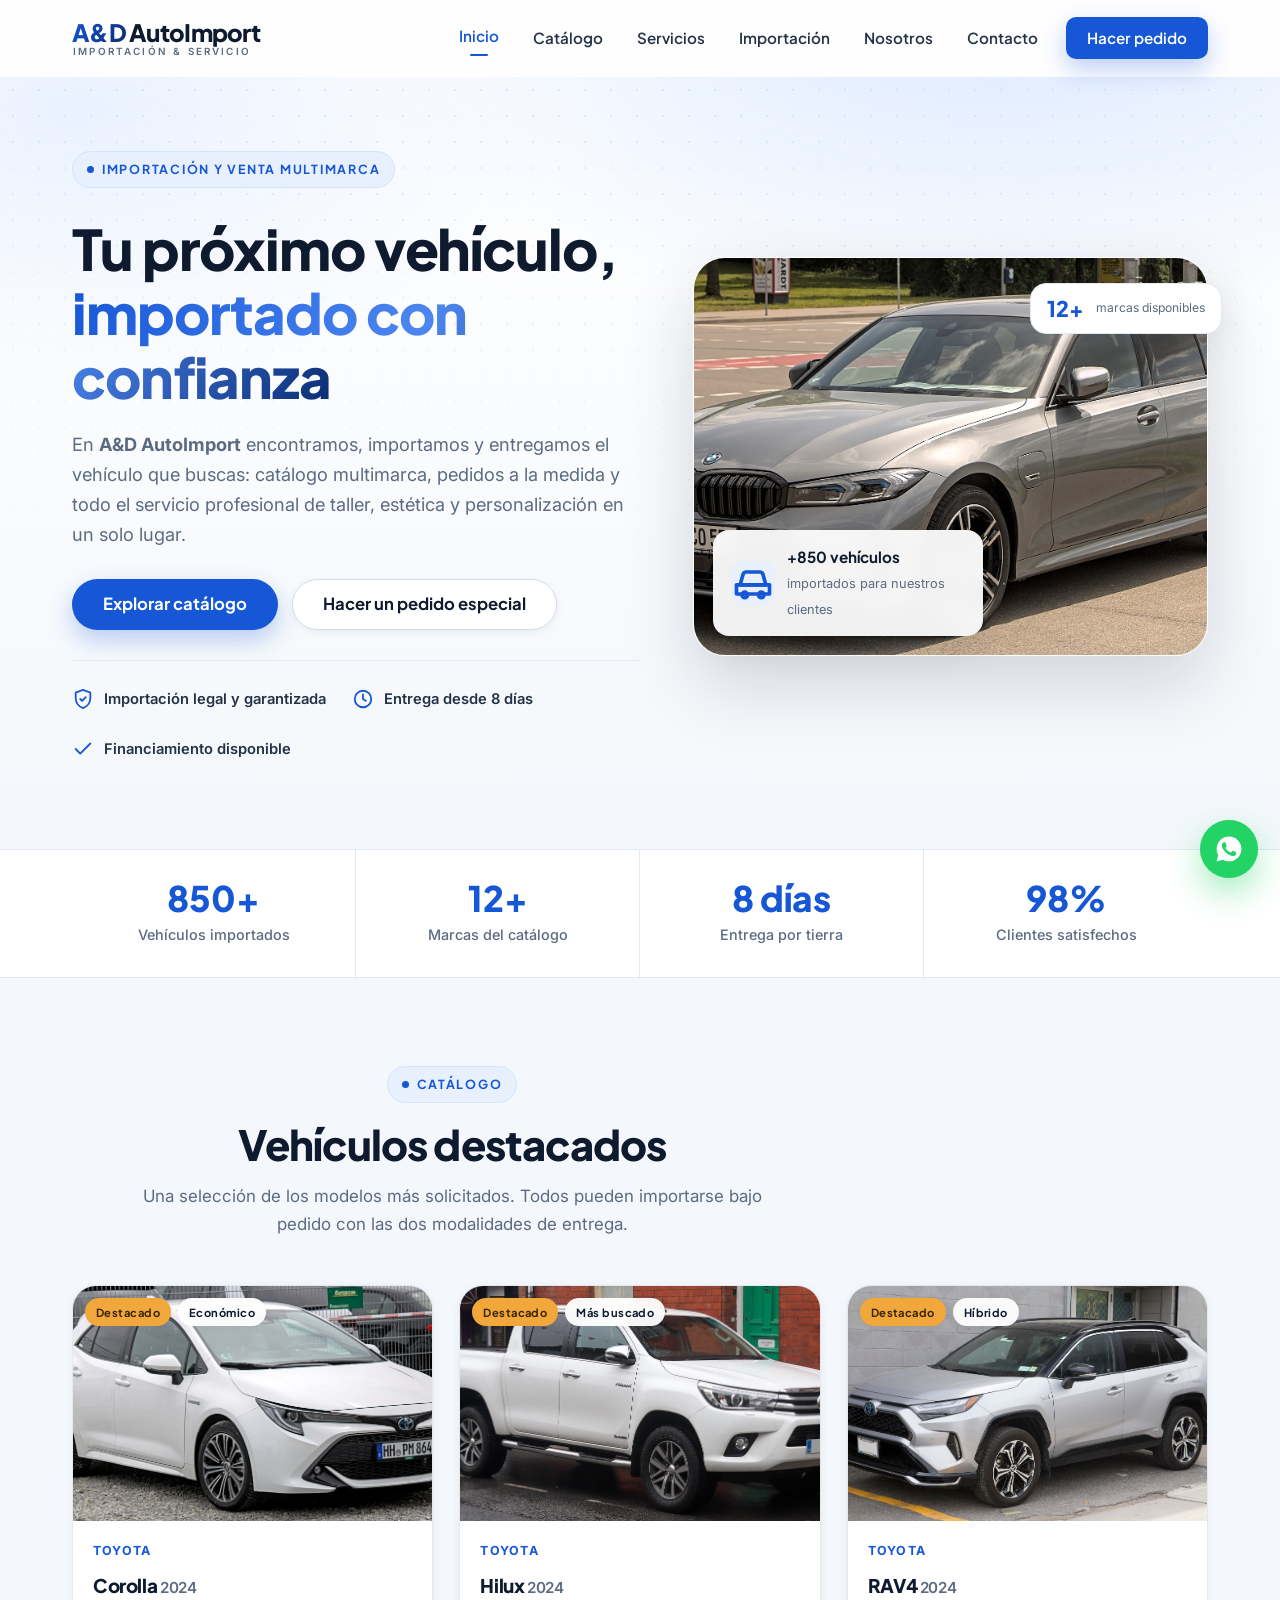
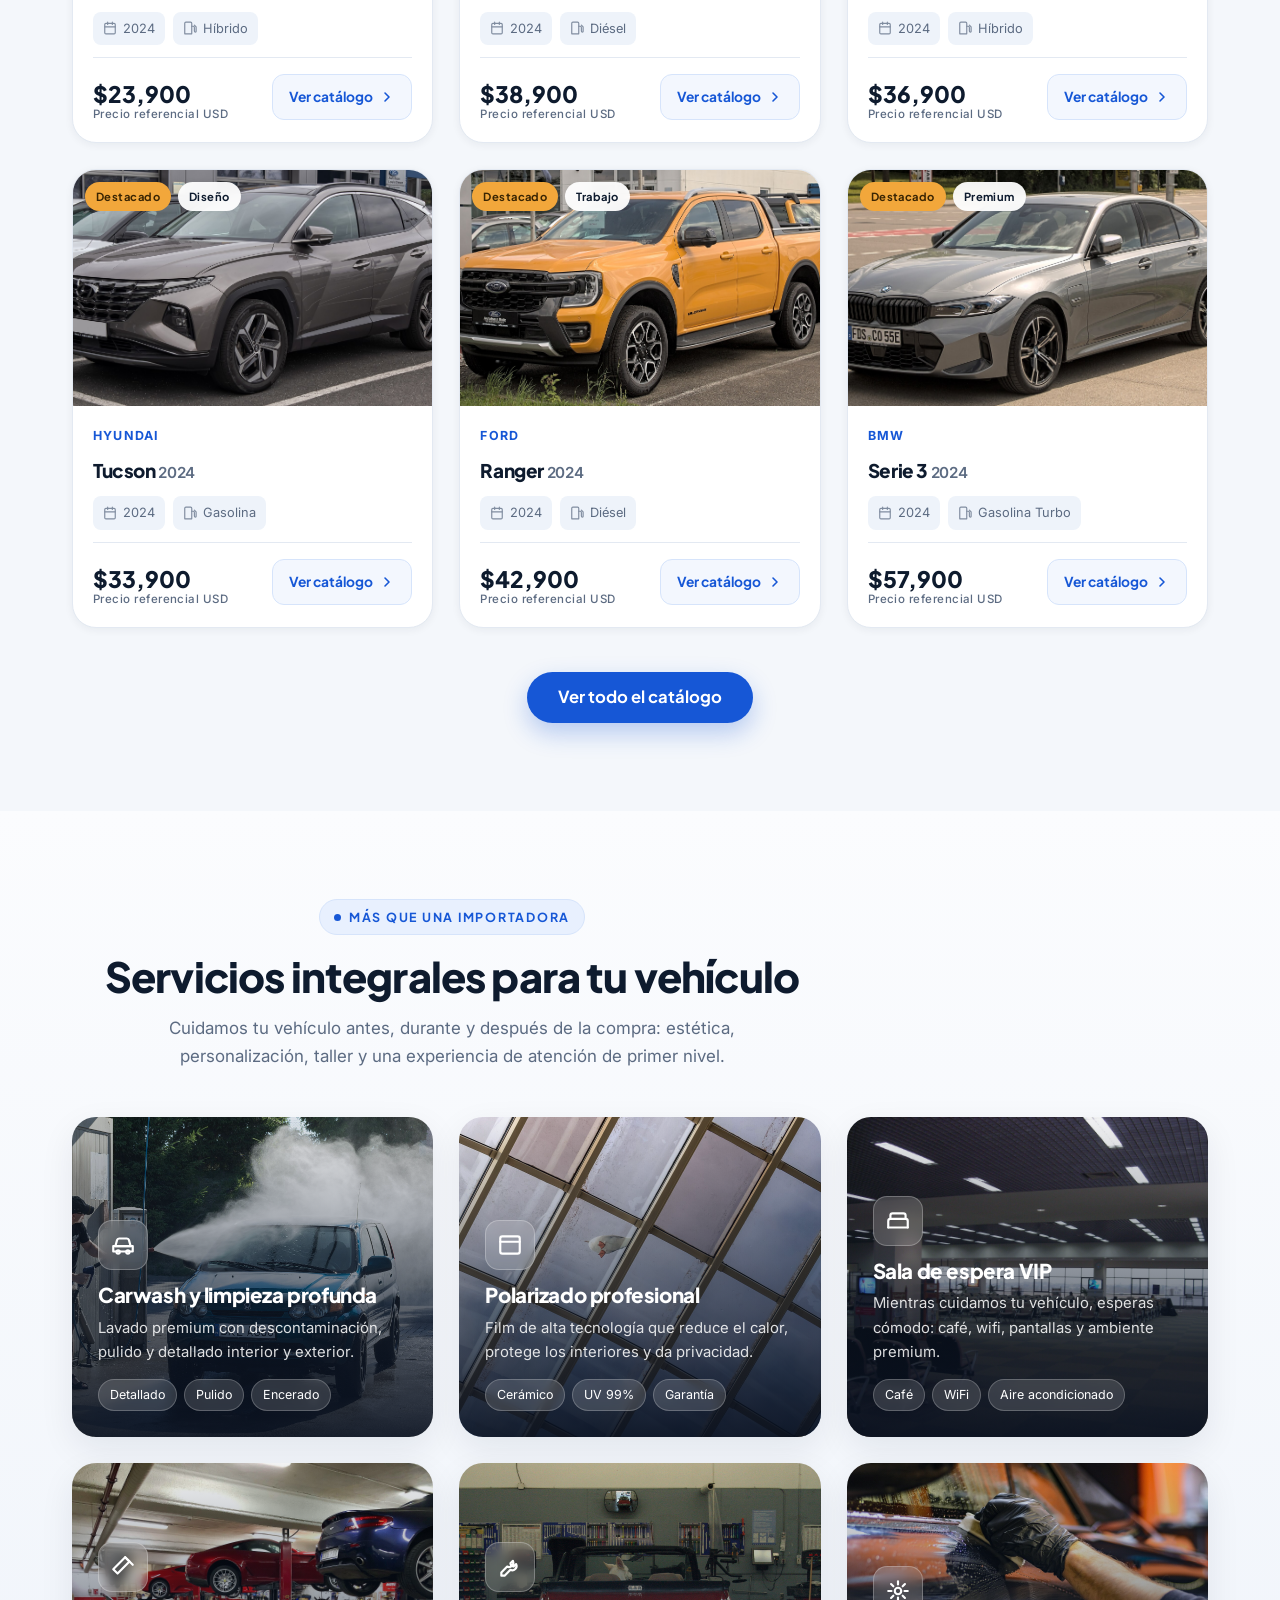
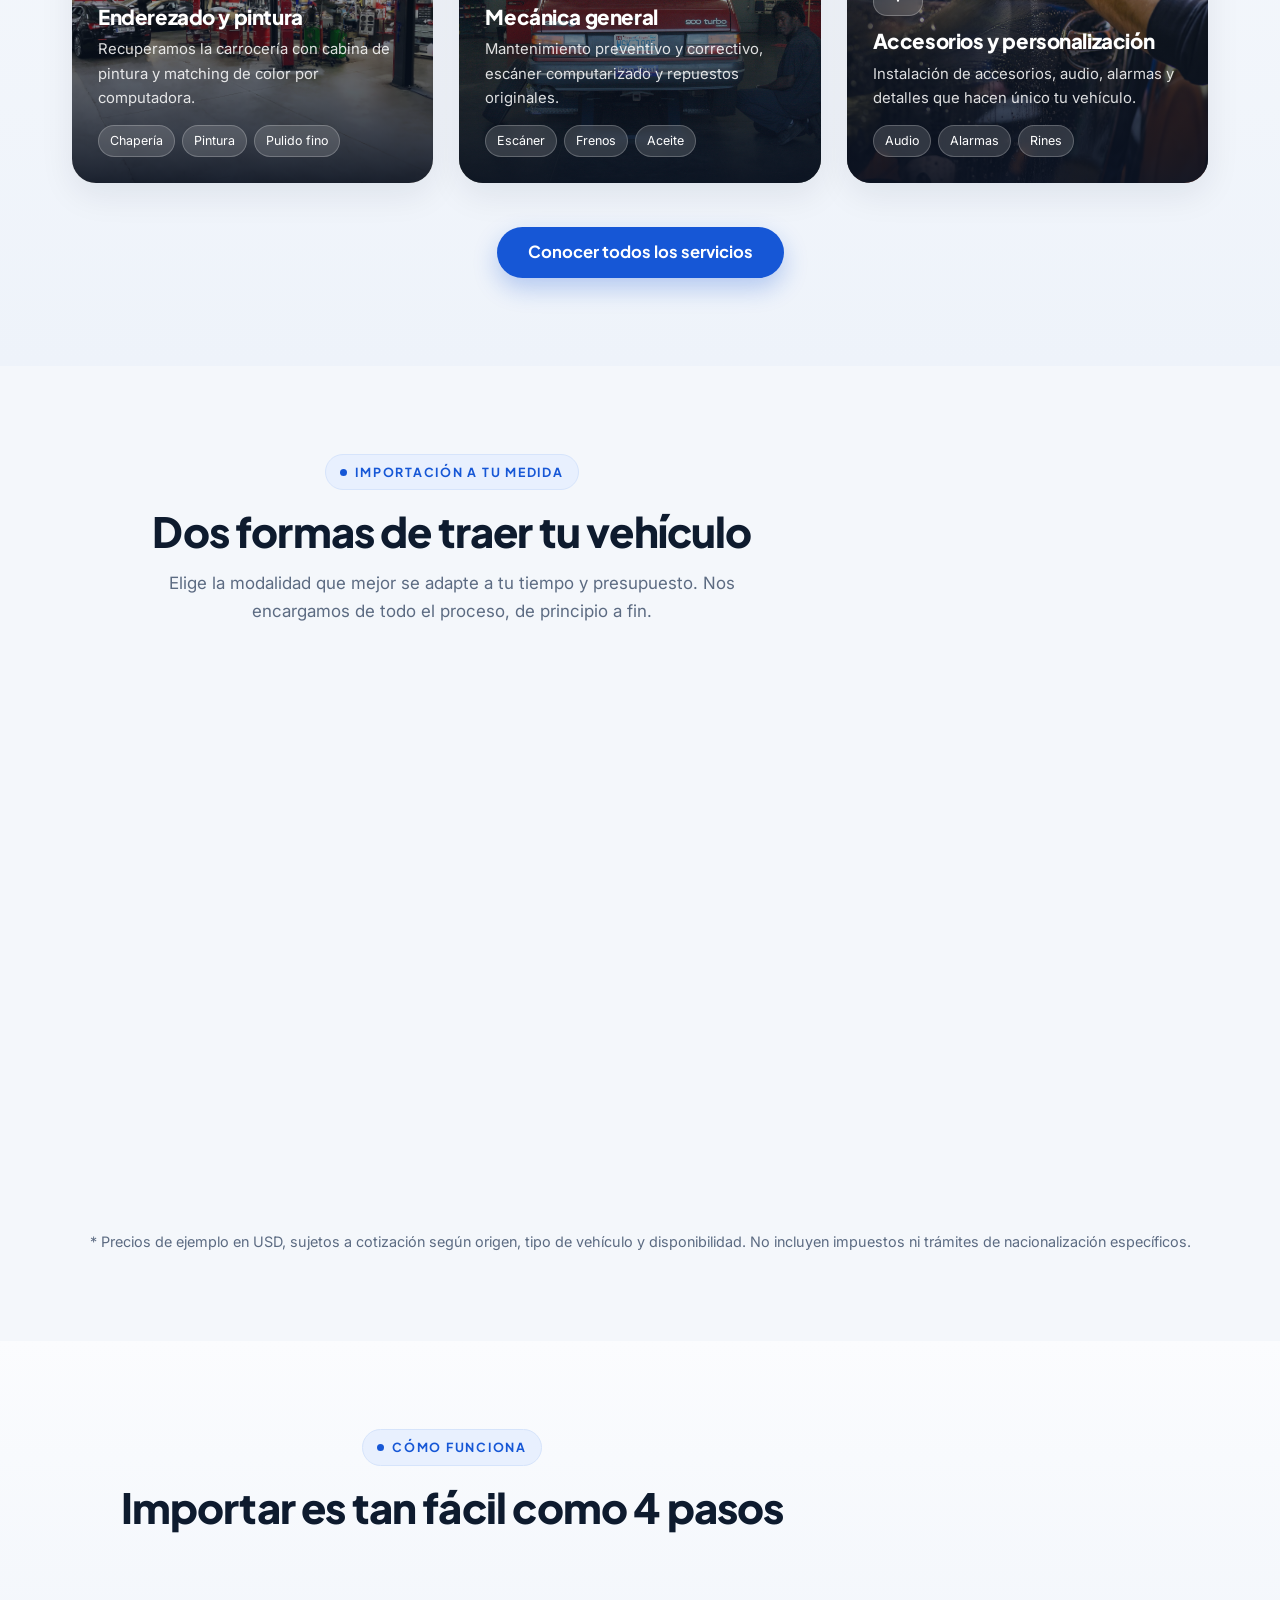
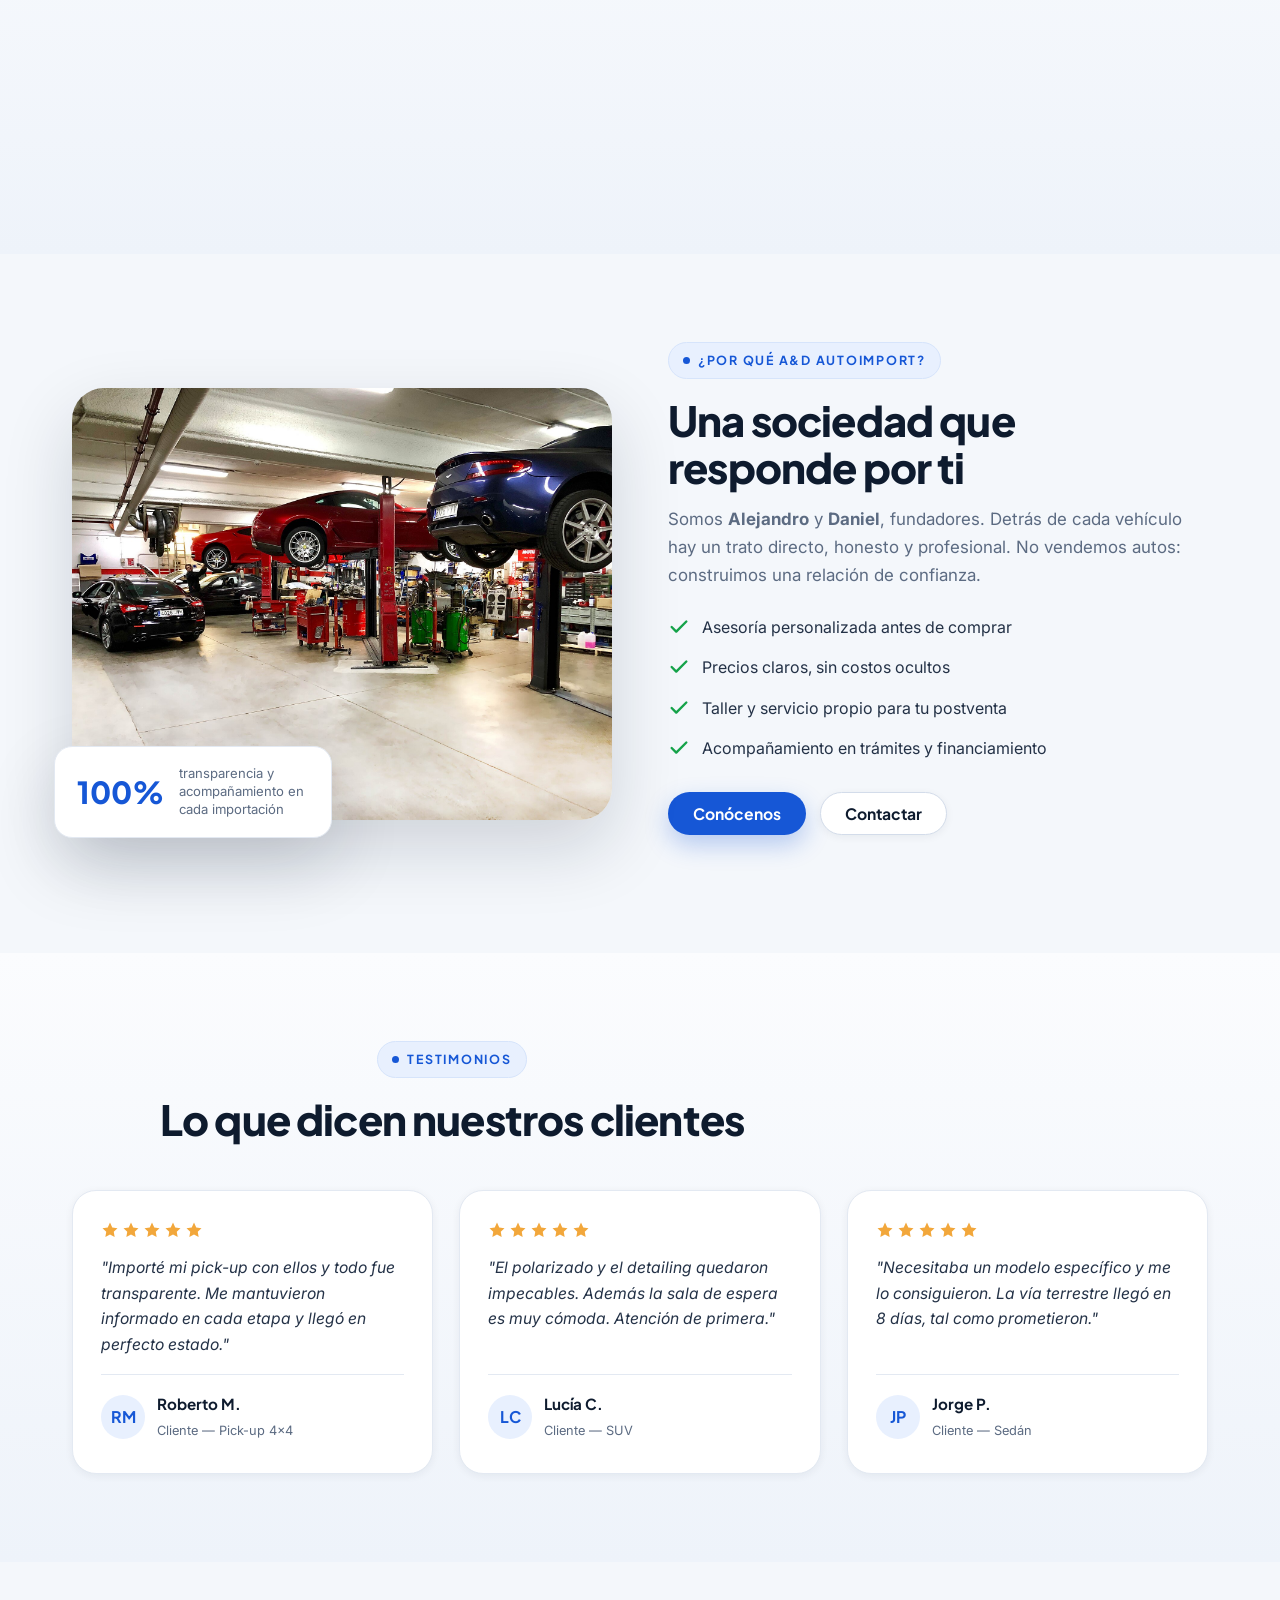
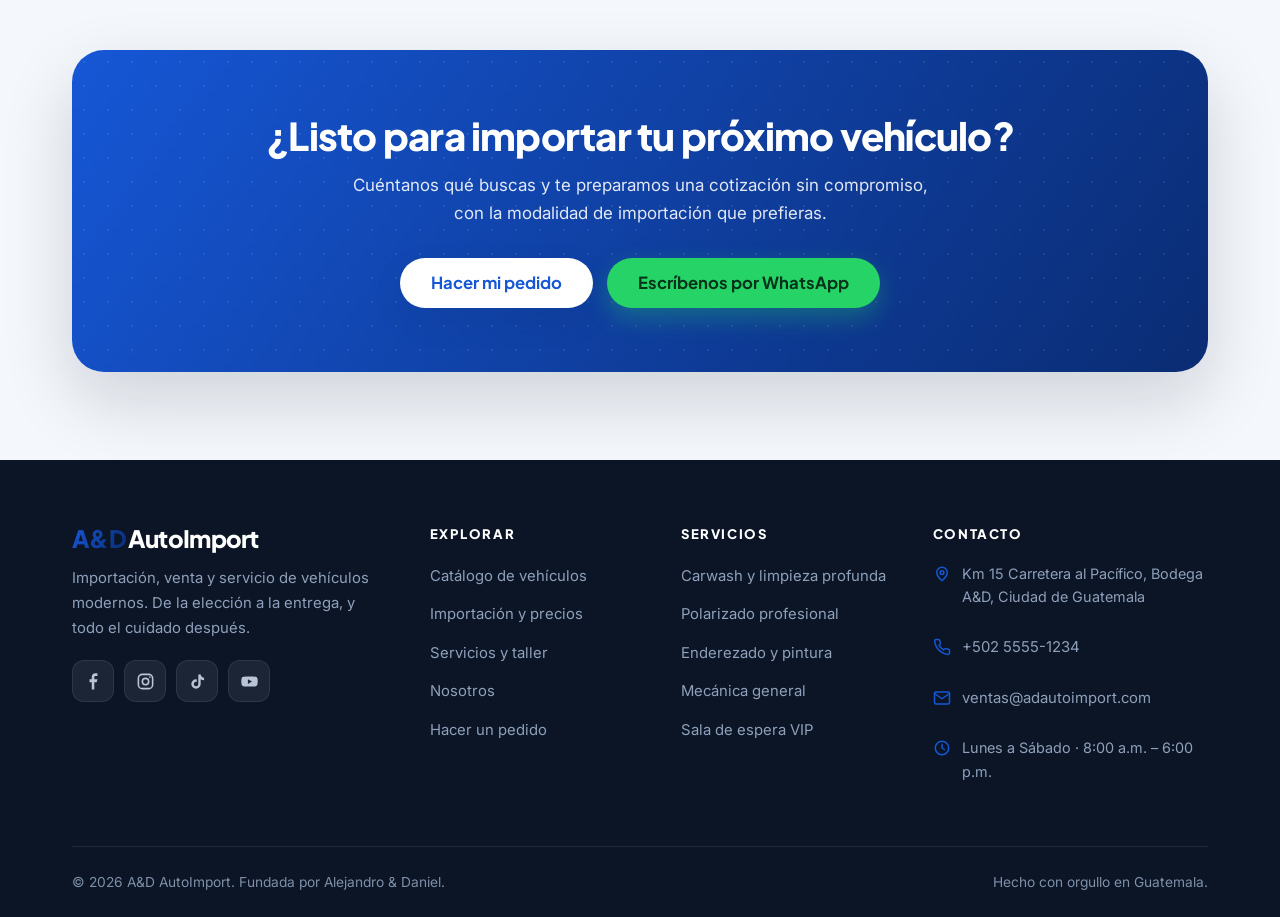
==== commit 66694557: "Marca: A&D AutoImport (mayusculas) en todo el sitio y favicon" ====
--- a/index.html
+++ b/index.html
@@ -3,14 +3,14 @@
 <head>
   <meta charset="UTF-8">
   <meta name="viewport" content="width=device-width, initial-scale=1">
-  <title>a&d autoimport — Importación y venta de vehículos modernos</title>
-  <meta name="description" content="a&d autoimport: importación y venta de vehículos modernos, catálogo multimarca, pedidos a la medida, carwash, polarizado, taller de enderezado, pintura y mecánica general.">
+  <title>A&D AutoImport — Importación y venta de vehículos modernos</title>
+  <meta name="description" content="A&D AutoImport: importación y venta de vehículos modernos, catálogo multimarca, pedidos a la medida, carwash, polarizado, taller de enderezado, pintura y mecánica general.">
   <meta name="theme-color" content="#1657D6">
-  <meta property="og:title" content="a&d autoimport — Importación y venta de vehículos">
+  <meta property="og:title" content="A&D AutoImport — Importación y venta de vehículos">
   <meta property="og:description" content="Vehículos modernos de todas las marcas. Importación marítima y terrestre, servicio y taller profesional.">
   <meta property="og:image" content="assets/img/vehiculos/bmw-serie3.jpg">
   <meta property="og:type" content="website">
-  <link rel="icon" href="data:image/svg+xml,%3Csvg xmlns='http://www.w3.org/2000/svg' viewBox='0 0 100 100'%3E%3Crect width='100' height='100' rx='22' fill='%231657D6'/%3E%3Ctext x='50' y='68' font-size='52' font-family='Arial' font-weight='bold' fill='white' text-anchor='middle'%3Ea%26d%3C/text%3E%3C/svg%3E">
+  <link rel="icon" href="data:image/svg+xml,%3Csvg xmlns='http://www.w3.org/2000/svg' viewBox='0 0 100 100'%3E%3Crect width='100' height='100' rx='22' fill='%231657D6'/%3E%3Ctext x='50' y='68' font-size='52' font-family='Arial' font-weight='bold' fill='white' text-anchor='middle'%3EA%26D%3C/text%3E%3C/svg%3E">
   <link rel="preconnect" href="https://fonts.googleapis.com">
   <link rel="preconnect" href="https://fonts.gstatic.com" crossorigin>
   <link href="https://fonts.googleapis.com/css2?family=Inter:wght@400;500;600;700&family=Plus+Jakarta+Sans:wght@600;700;800&display=swap" rel="stylesheet">
@@ -21,8 +21,8 @@
   <!-- ================= HEADER ================= -->
   <header class="site-header" id="siteHeader">
     <div class="container header-inner">
-      <a class="brand" href="index.html" aria-label="a&d autoimport — inicio">
-        <span><span class="brand-mark">a&amp;d</span> <span class="brand-name">autoimport</span>
+      <a class="brand" href="index.html" aria-label="A&D AutoImport — inicio">
+        <span><span class="brand-mark">A&amp;D</span> <span class="brand-name">AutoImport</span>
         <span class="brand-tag">Importación &amp; Servicio</span></span>
       </a>
       <nav class="nav" id="nav">
@@ -45,7 +45,7 @@
         <span class="eyebrow"><span class="dot"></span> Importación y venta multimarca</span>
         <h1>Tu próximo vehículo, <span class="hl">importado con confianza</span></h1>
         <p class="hero-lead">
-          En <strong>a&amp;d autoimport</strong> encontramos, importamos y entregamos el vehículo que buscas:
+          En <strong>A&amp;D AutoImport</strong> encontramos, importamos y entregamos el vehículo que buscas:
           catálogo multimarca, pedidos a la medida y todo el servicio profesional de taller, estética y
           personalización en un solo lugar.
         </p>
@@ -71,7 +71,7 @@
 
       <div class="hero-media">
         <div class="hero-photo">
-          <img src="assets/img/vehiculos/bmw-serie3.jpg" alt="Vehículo premium importado por a&d autoimport">
+          <img src="assets/img/vehiculos/bmw-serie3.jpg" alt="Vehículo premium importado por A&D AutoImport">
         </div>
         <div class="hero-badge">
           <div class="hb-ico">
@@ -247,14 +247,14 @@
   <section class="section">
     <div class="container split">
       <div class="split-media float reveal">
-        <img src="assets/img/servicios/enderezado-pintura.jpg" alt="Taller profesional de a&d autoimport">
+        <img src="assets/img/servicios/enderezado-pintura.jpg" alt="Taller profesional de A&D AutoImport">
         <div class="split-badge">
           <div class="sb-num">100%</div>
           <span>transparencia y acompañamiento en cada importación</span>
         </div>
       </div>
       <div class="reveal d1">
-        <span class="eyebrow"><span class="dot"></span> ¿Por qué a&amp;d autoimport?</span>
+        <span class="eyebrow"><span class="dot"></span> ¿Por qué A&amp;D AutoImport?</span>
         <h2 class="section-title">Una sociedad que responde por ti</h2>
         <p class="section-lead" style="margin-bottom:0">Somos <strong>Alejandro</strong> y <strong>Daniel</strong>, fundadores. Detrás de cada vehículo hay un trato directo, honesto y profesional. No vendemos autos: construimos una relación de confianza.</p>
         <ul class="check-list">
@@ -317,7 +317,7 @@
     <div class="container">
       <div class="footer-grid">
         <div class="footer-brand">
-          <a class="brand" href="index.html"><span class="brand-mark">a&amp;d</span> <span class="brand-name">autoimport</span></a>
+          <a class="brand" href="index.html"><span class="brand-mark">A&amp;D</span> <span class="brand-name">AutoImport</span></a>
           <p>Importación, venta y servicio de vehículos modernos. De la elección a la entrega, y todo el cuidado después.</p>
           <div class="footer-social">
             <a data-ad-href="facebook" target="_blank" rel="noopener" aria-label="Facebook"><svg viewBox="0 0 24 24" fill="currentColor"><path d="M13 22v-9h3l1-4h-4V7c0-1.1.3-1.8 1.9-1.8H17V1.6C16.7 1.6 15.6 1.5 14.3 1.5 11.6 1.5 9.8 3.1 9.8 6.3V9H7v4h2.8v9z"/></svg></a>
--- a/assets/css/styles.css
+++ b/assets/css/styles.css
@@ -1,5 +1,5 @@
 /* =========================================================
-   a&d autoimport — Hoja de estilos principal
+   A&D AutoImport — Hoja de estilos principal
    Paleta clara, corporativa y moderna
    ========================================================= */
 
